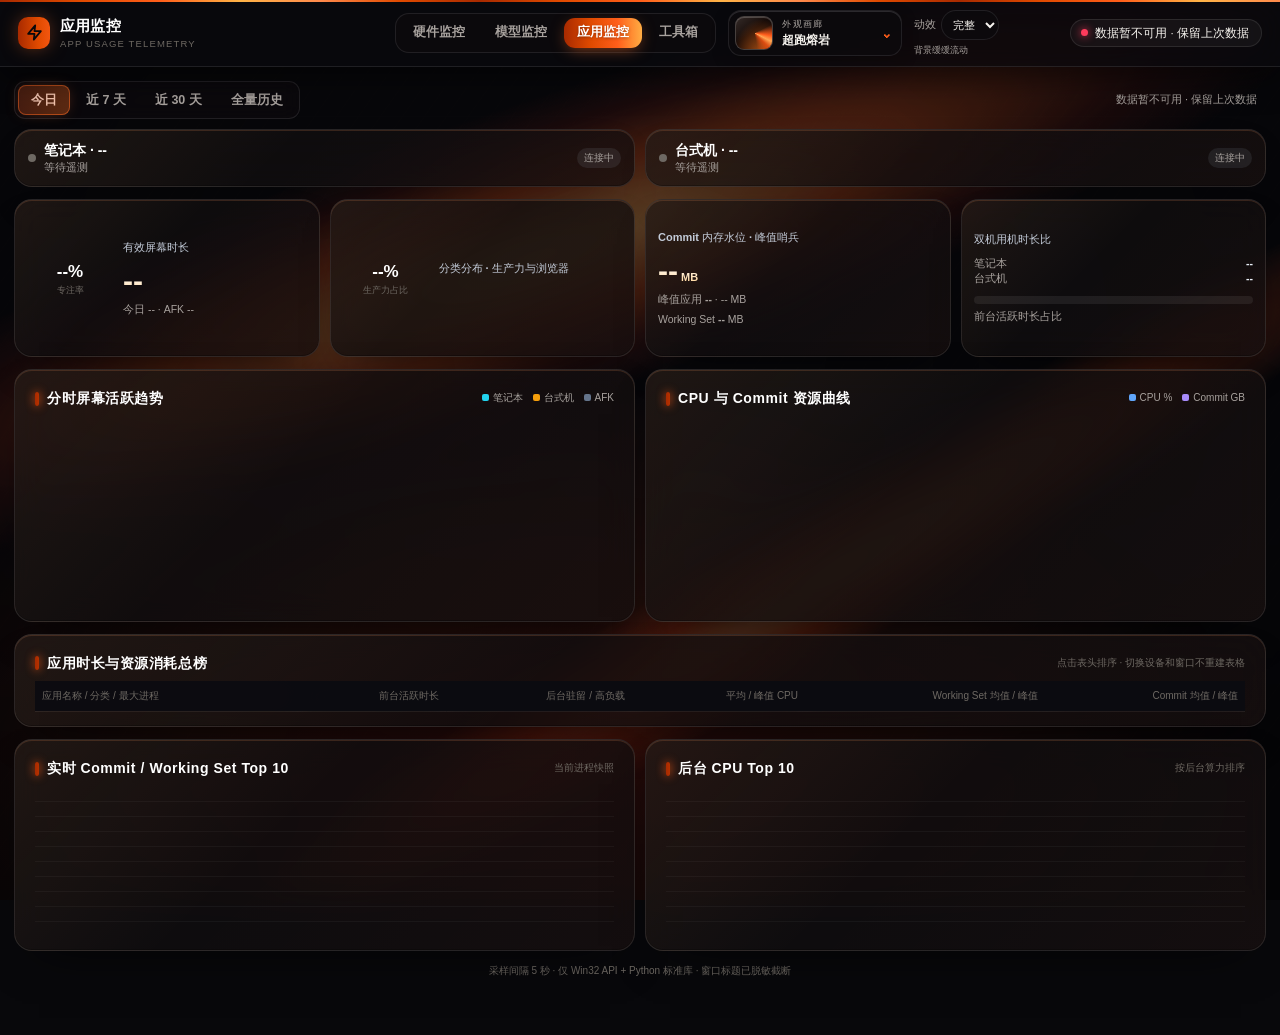
==== app.html @ 8af0fa34 "feat: 六主题氛围与主题画廊、模型/应用页纳入版本管理 - 新增 liquid-glass 澄光玻璃、forest-breath 森息林间两套主题，六主题统一四字命名 - 六套主题各自的环境氛围层" ====
<!DOCTYPE html>
<html lang="zh-CN">
<head>
<meta charset="UTF-8"><meta name="viewport" content="width=device-width,initial-scale=1,viewport-fit=cover"><meta name="color-scheme" content="dark">
<meta name="darkreader-lock" /><meta name="theme-color" content="#08080b">
<title>应用监控 · HW Monitor</title>
<link rel="stylesheet" href="/common-nav.css" />
<style data-view-style="1">
*{box-sizing:border-box;-webkit-tap-highlight-color:transparent}:root{color-scheme:dark;--bg:#08080b;--panel:#111117;--line:rgba(255,255,255,.075);--txt:#e8eef7;--dim:#94a0b2;--dim2:#667286;--blue:#60a5fa;--cyan:#22d3ee;--ok:#34d399;--warn:#fbbf24;--bad:#fb7185;--amber:#f59e0b}
html,body{margin:0;padding:0;max-width:100%;overflow-x:hidden}body{min-height:100vh;padding-bottom:30px;background:radial-gradient(1000px 500px at 10% -8%,rgba(59,130,246,.12),transparent 62%),var(--bg);color:var(--txt);font:14px/1.45 -apple-system,BlinkMacSystemFont,"Segoe UI","PingFang SC","Microsoft YaHei",sans-serif;font-variant-numeric:tabular-nums}
/* Banner（.topbar/.brand/.tool-link/.live）已抽离到 /common-nav.css */
.wrap{max-width:1360px;margin:auto;padding:14px}.ctrl{display:flex;gap:9px;align-items:center;justify-content:space-between;flex-wrap:wrap;margin-bottom:10px}.seg{display:flex;gap:3px;padding:3px;border-radius:10px;background:rgba(255,255,255,.045)}.seg button{border:0;background:transparent;color:var(--dim);font:inherit;font-size:12px;padding:7px 10px;border-radius:7px;cursor:pointer;white-space:nowrap}.seg button.active{background:rgba(96,165,250,.17);color:#bfdbfe;box-shadow:inset 0 0 0 1px rgba(96,165,250,.25)}.status{font-size:11px;color:var(--dim);padding:6px 9px}.live-grid{display:grid;grid-template-columns:repeat(2,minmax(0,1fr));gap:10px;margin-bottom:12px}.live-card,.card,.panel{background:linear-gradient(180deg,rgba(255,255,255,.02),transparent),var(--panel);border:1px solid var(--line);border-radius:14px;min-width:0}.live-card{padding:10px 13px;display:grid;grid-template-columns:auto 1fr auto;align-items:center;gap:8px}.dot{width:8px;height:8px;border-radius:50%;background:var(--dim2)}.dot.online{background:var(--ok);box-shadow:0 0 0 3px rgba(52,211,153,.12)}.dot.offline{background:var(--bad)}.live-name{font-weight:650;color:#fff}.live-detail{font-size:11px;color:var(--dim);overflow:hidden;text-overflow:ellipsis;white-space:nowrap}.badge{font-size:10px;padding:3px 7px;border-radius:20px;background:rgba(52,211,153,.12);color:#6ee7b7;white-space:nowrap}.badge.afk{background:rgba(251,191,36,.12);color:var(--warn)}.badge.offline{background:rgba(148,160,178,.12);color:var(--dim)}
.kpis{display:grid;grid-template-columns:repeat(4,minmax(0,1fr));gap:10px;margin-bottom:12px}.card{padding:12px;min-height:158px;display:flex;gap:10px;align-items:center;overflow:hidden}.card h3{font-size:11px;color:#c3cbd8;font-weight:550;margin:0 0 8px}.card .main{font-size:clamp(21px,3vw,30px);font-weight:680;line-height:1.1;color:#fff}.card .sub{font-size:10.5px;color:var(--dim);margin-top:5px}.card .body{flex:1;min-width:0}.ring{width:86px;height:86px;position:relative;flex:none}.ring canvas{position:absolute;inset:0;width:100%;height:100%;display:block;z-index:2;background:transparent!important}.ring .val{position:absolute;inset:0;z-index:1;background:transparent!important;display:flex;align-items:center;justify-content:center;flex-direction:column;pointer-events:none}.ring .num{font-size:17px;font-weight:650;color:#fff}.ring .unit{font-size:9px;color:var(--dim2)}.mini-list{display:grid;gap:5px}.mini-item{display:grid;grid-template-columns:minmax(65px,1fr) auto;gap:8px;font-size:10.5px;color:var(--dim);align-items:center}.mini-item b{color:#e8eef7;font-weight:550}.splitbar{height:8px;background:rgba(255,255,255,.07);border-radius:8px;display:flex;overflow:hidden;margin:10px 0 5px}.splitbar i{height:100%;display:block}.splitbar .lap{background:linear-gradient(90deg,#22d3ee,#38bdf8)}.splitbar .dsk{background:linear-gradient(90deg,#f59e0b,#fbbf24)}
.panels{display:grid;grid-template-columns:repeat(2,minmax(0,1fr));gap:10px;margin-bottom:12px}.panel{padding:12px;overflow:hidden}.panel-head{display:flex;justify-content:space-between;align-items:center;gap:8px;margin-bottom:8px}.panel h2{font-size:12px;margin:0;color:#dbe5f2;font-weight:600}.hint{font-size:10px;color:var(--dim2)}.chart-wrap{height:190px;position:relative}.chart-wrap canvas{width:100%;height:100%;display:block;background:transparent!important;z-index:1}.legend{display:flex;gap:10px;font-size:10px;color:var(--dim)}.legend i{width:7px;height:7px;border-radius:2px;display:inline-block;margin-right:4px}
.tbl-wrap{overflow:auto;max-height:630px}table{width:100%;min-width:1040px;border-collapse:collapse}thead th{position:sticky;top:0;z-index:3;background:var(--panel);font-size:10px;color:var(--dim2);font-weight:500;padding:8px 7px;border-bottom:1px solid var(--line);text-align:right;white-space:nowrap;cursor:pointer}thead th:first-child,tbody td:first-child{text-align:left}tbody td{font-size:10.5px;padding:7px;border-bottom:1px solid rgba(255,255,255,.04);text-align:right;white-space:nowrap;color:#dfe7f3}tbody tr:hover td{background:rgba(255,255,255,.018)}.appname{font-weight:600;color:#fff;max-width:190px;overflow:hidden;text-overflow:ellipsis;display:inline-block;vertical-align:middle}.tag{font-size:9px;color:#93c5fd;padding:2px 5px;border-radius:5px;background:rgba(96,165,250,.12);margin-left:5px}.bar{height:4px;width:70px;display:inline-block;vertical-align:middle;border-radius:5px;background:rgba(255,255,255,.08);overflow:hidden;margin-right:5px}.bar i{display:block;height:100%;background:linear-gradient(90deg,#60a5fa,#22d3ee)}.muted{color:var(--dim2)}.empty{color:var(--dim2);text-align:center;padding:18px}
.audit{display:grid;grid-template-columns:repeat(2,minmax(0,1fr));gap:10px;margin-top:12px}.audit-list{list-style:none;margin:0;padding:0}.audit-row{display:grid;grid-template-columns:22px minmax(100px,1fr) auto auto;gap:8px;align-items:center;padding:7px 0;border-bottom:1px solid rgba(255,255,255,.04);font-size:10.5px}.audit-row:last-child{border:0}.rank{color:var(--dim2)}.audit-app{overflow:hidden;text-overflow:ellipsis;white-space:nowrap;color:#e8eef7}.audit-val{color:#bfdbfe}.foot{text-align:center;color:var(--dim2);font-size:10px;padding:13px}
@media(max-width:980px){.kpis{grid-template-columns:repeat(2,minmax(0,1fr))}}@media(max-width:640px){.wrap{padding:10px}.live-grid{grid-template-columns:1fr}.live-card{grid-template-columns:auto 1fr}.live-card .badge{grid-column:2;justify-self:start}.kpis{grid-template-columns:1fr 1fr;gap:7px}.card{padding:9px;min-height:145px;gap:5px;flex-wrap:wrap}.ring{width:66px;height:66px}.ring .num{font-size:14px}.card .main{font-size:21px}.panels,.audit{grid-template-columns:1fr}.seg{max-width:100%;overflow:auto}.seg button{padding:6px 7px;font-size:10.5px}.chart-wrap{height:170px}}

.big,.card .main{background-image:linear-gradient(180deg,#fff 32%,var(--p2) 135%);-webkit-background-clip:text;background-clip:text;-webkit-text-fill-color:transparent}
.panel{padding:18px 20px 14px!important}
.panel-head h2{font-size:14px!important;font-weight:700!important;color:#fff!important}
</style>
</head>
<body>
<header class="topbar" data-title="应用监控" data-subtitle="App Usage Telemetry"></header>
<script src="/common-nav.js"></script>
<main class="wrap">
<section class="ctrl"><div class="seg" id="devices"><button data-device="combined" class="active">双机聚合</button><button data-device="laptop">笔记本 LAPTOP-01</button><button data-device="desktop">台式机 DESKTOP-01</button></div><div class="seg" id="windows"><button data-window="today" class="active">今日</button><button data-window="7d">近 7 天</button><button data-window="30d">近 30 天</button><button data-window="all">全量历史</button></div><div class="status" id="updated">正在连接</div></section>
<section class="live-grid"><article class="live-card"><i class="dot" id="dot-laptop"></i><div><div class="live-name">笔记本 · <span id="lapApp">--</span></div><div class="live-detail" id="lapTitle">等待遥测</div></div><span class="badge offline" id="lapState">连接中</span></article><article class="live-card"><i class="dot" id="dot-desktop"></i><div><div class="live-name">台式机 · <span id="deskApp">--</span></div><div class="live-detail" id="deskTitle">等待遥测</div></div><span class="badge offline" id="deskState">连接中</span></article></section>
<section class="kpis">
<article class="card"><div class="ring"><canvas id="focusRing"></canvas><div class="val"><div class="num" id="focusRate">--%</div><div class="unit">专注率</div></div></div><div class="body"><h3>有效屏幕时长</h3><div class="main" id="activeTime">--</div><div class="sub">今日 <span id="todayTime">--</span> · AFK <span id="afkTime">--</span></div></div></article>
<article class="card"><div class="ring"><canvas id="prodRing"></canvas><div class="val"><div class="num" id="prodRate">--%</div><div class="unit">生产力占比</div></div></div><div class="body"><h3>分类分布 · 生产力与浏览器</h3><div class="mini-list" id="categoryList"></div></div></article>
<article class="card"><div class="body"><h3>Commit 内存水位 · 峰值哨兵</h3><div class="main"><span id="commitNow">--</span><small style="font-size:11px;color:var(--dim)"> MB</small></div><div class="sub">峰值应用 <b id="peakApp">--</b> · <span id="peakCommit">--</span> MB</div><div class="sub">Working Set <b id="workingNow">--</b> MB</div></div></article>
<article class="card"><div class="body"><h3>双机用机时长比</h3><div class="mini-item"><span>笔记本</span><b id="lapShare">--</b></div><div class="mini-item"><span>台式机</span><b id="deskShare">--</b></div><div class="splitbar"><i class="lap" id="lapBar" style="width:0"></i><i class="dsk" id="deskBar" style="width:0"></i></div><div class="sub">前台活跃时长占比</div></div></article>
</section>
<section class="panels"><article class="panel"><div class="panel-head"><h2>分时屏幕活跃趋势</h2><div class="legend"><span><i style="background:#22d3ee"></i>笔记本</span><span><i style="background:#f59e0b"></i>台式机</span><span><i style="background:#64748b"></i>AFK</span></div></div><div class="chart-wrap"><canvas id="activityChart"></canvas></div></article><article class="panel"><div class="panel-head"><h2>CPU 与 Commit 资源曲线</h2><div class="legend"><span><i style="background:#60a5fa"></i>CPU %</span><span><i style="background:#a78bfa"></i>Commit GB</span></div></div><div class="chart-wrap"><canvas id="resourceChart"></canvas></div></article></section>
<section class="panel"><div class="panel-head"><h2>应用时长与资源消耗总榜</h2><div class="hint" id="tableHint">点击表头排序 · 切换设备和窗口不重建表格</div></div><div class="tbl-wrap"><table><thead><tr><th data-sort="app">应用名称 / 分类 / 最大进程</th><th data-sort="fg_active_sec">前台活跃时长</th><th data-sort="bg_busy_sec">后台驻留 / 高负载</th><th data-sort="peak_cpu_pct">平均 / 峰值 CPU</th><th data-sort="peak_ws_mb">Working Set 均值 / 峰值</th><th data-sort="peak_commit_mb">Commit 均值 / 峰值</th></tr></thead><tbody id="appRows"></tbody></table></div></section>
<section class="audit"><article class="panel"><div class="panel-head"><h2>实时 Commit / Working Set Top 10</h2><span class="hint">当前进程快照</span></div><ul class="audit-list" id="memoryAudit"></ul></article><article class="panel"><div class="panel-head"><h2>后台 CPU Top 10</h2><span class="hint">按后台算力排序</span></div><ul class="audit-list" id="cpuAudit"></ul></article></section>
<div class="foot" id="footer">采样间隔 5 秒 · 仅 Win32 API + Python 标准库 · 窗口标题已脱敏截断</div>
</main>
<script>
'use strict';
const $=id=>document.getElementById(id);let selected='combined',win='today',mode='aggregate',payload=null,sortKey='fg_active_sec',sortDir=-1,seq=0;
const devLabels={laptop:'笔记本',desktop:'台式机',combined:'双机聚合'};
function chartPalette(){const p=window.getHwmonThemePalette&&window.getHwmonThemePalette();return p&&(p.theme==='liquid-glass'||p.theme==='forest-breath')?p:null}
const fmt=n=>Number.isFinite(Number(n))?Number(n).toLocaleString('zh-CN',{maximumFractionDigits:1}):'--';
function duration(n){n=Math.max(0,Math.round(Number(n)||0));return n>=3600?`${Math.floor(n/3600)}h ${Math.floor(n%3600/60)}m`:`${Math.floor(n/60)}m ${n%60}s`}
function setText(id,v){const e=$(id),s=String(v??'--');if(e&&e.textContent!==s)e.textContent=s}
function ring(cv,pct,color){const palette=chartPalette();if(palette)color=color==='#34d399'?palette.ok:color==='#60a5fa'?palette.series[0]:color;const d=window.devicePixelRatio||1,w=cv.clientWidth||86,h=cv.clientHeight||w,bw=Math.round(w*d),bh=Math.round(h*d);if(cv.width!==bw||cv.height!==bh){cv.width=bw;cv.height=bh}const c=cv.getContext('2d');c.setTransform(d,0,0,d,0,0);c.clearRect(0,0,w,h);const r=Math.min(w,h)*.42;c.beginPath();c.arc(w/2,h/2,r,0,Math.PI*2);c.strokeStyle=palette?palette.track:'rgba(255,255,255,.12)';c.lineWidth=8.5;c.stroke();const p=Math.max(0,Math.min(1,(Number(pct)||0)/100));cv.dataset.pct=p;cv.dataset.color=color;if(p){c.save();c.shadowBlur=10;c.shadowColor=color+'66';c.beginPath();c.arc(w/2,h/2,r,-Math.PI/2,-Math.PI/2+Math.PI*2*p);c.strokeStyle=color;c.lineWidth=8.5;c.lineCap='round';c.stroke();c.restore();c.shadowBlur=0}}
function makeRows(){const tb=$('appRows');for(let i=0;i<24;i++){const tr=document.createElement('tr');tr.hidden=true;for(let j=0;j<6;j++){const td=document.createElement('td');tr.appendChild(td)}tb.appendChild(tr)}for(const id of ['categoryList','memoryAudit','cpuAudit']){const host=$(id),n=id==='categoryList'?3:10;for(let i=0;i<n;i++){if(id==='categoryList'){const e=document.createElement('div');e.className='mini-item';e.innerHTML='<span></span><b></b>';host.appendChild(e)}else{const e=document.createElement('li');e.className='audit-row';e.innerHTML='<span class="rank"></span><span class="audit-app"></span><span class="audit-val"></span><span class="muted"></span>';host.appendChild(e)}}}}
function appSummaryFor(key){return payload&&(payload[key]||null)}
function activeNode(){return selected==='combined'?(payload&&payload.combined):appSummaryFor(selected)}
function setDeviceCards(data){for(const dev of ['laptop','desktop']){const d=(data.devices||{})[dev]||{},prefix=dev==='laptop'?'lap':'desk',dot=$('dot-'+dev),badge=$(prefix+'State');dot.className='dot '+(d.online?'online':'offline');badge.className='badge '+(!d.online?'offline':d.is_afk?'afk':'');badge.textContent=!d.online?'设备离线':d.is_afk?'AFK 挂机 '+Math.floor((d.idle_sec||0)/60)+' 分钟':'活跃操作中';setText(prefix+'App',d.fg_app||'--');setText(prefix+'Title',d.fg_title||(!d.online?'离线设备':'前台窗口标题未获取'));}}
function renderCategories(node){const list=(node.by_category||[]).slice(0,3),els=$('categoryList').children;for(let i=0;i<els.length;i++){const x=list[i],e=els[i];e.style.visibility=x?'visible':'hidden';if(!x)continue;setTextFor(e.children[0],x.category);setTextFor(e.children[1],duration(x.fg_active_sec))}}
function setTextFor(el,v){if(el.textContent!==String(v))el.textContent=String(v)}
function renderKpis(data,node){const k=node.kpi||{},categories=node.by_category||[],prod=(categories.find(x=>x.category==='生产力与AI')?.fg_active_sec||0)+(categories.find(x=>x.category==='浏览器')?.fg_active_sec||0),prodPct=k.fg_active_sec?prod*100/k.fg_active_sec:0;setText('focusRate',fmt(k.focus_rate)+'%');ring($('focusRing'),k.focus_rate,'#34d399');setText('activeTime',duration(k.fg_active_sec));setText('todayTime',duration(k.today_fg_active_sec));setText('afkTime',duration(k.afk_sec));setText('prodRate',fmt(prodPct)+'%');ring($('prodRing'),prodPct,'#60a5fa');renderCategories(node);setText('peakApp',k.peak_commit_app||'--');setText('peakCommit',fmt(k.peak_commit_mb));let rt=node.realtime||{};setText('commitNow',fmt(rt.total_commit_mb??(rt.top_live||[]).reduce((s,x)=>s+(x.commit_mb||0),0)));setText('workingNow',fmt(rt.total_ws_mb??(rt.top_live||[]).reduce((s,x)=>s+(x.ws_mb||0),0)));const lap=payload.laptop?.kpi?.fg_active_sec||0,desk=payload.desktop?.kpi?.fg_active_sec||0,total=lap+desk,lp=total?lap/total*100:0;setText('lapShare',duration(lap)+' · '+fmt(lp)+'%');setText('deskShare',duration(desk)+' · '+fmt(100-lp)+'%');$('lapBar').style.width=lp+'%';$('deskBar').style.width=(100-lp)+'%'}
function drawChart(cv,series,labels,afk){const palette=chartPalette();const d=window.devicePixelRatio||1,w=cv.clientWidth,h=cv.clientHeight;if(!w||!h)return;const W=Math.round(w*d),H=Math.round(h*d);if(cv.width!==W||cv.height!==H){cv.width=W;cv.height=H}const c=cv.getContext('2d');c.setTransform(d,0,0,d,0,0);c.clearRect(0,0,w,h);const n=labels.length;if(!n){c.fillStyle=palette?palette.muted:'#667286';c.font='12px sans-serif';c.textAlign='center';c.fillText('当前窗口暂无采样数据',w/2,h/2);return}const vals=series.flatMap(s=>s.data).filter(Number.isFinite),max=Math.max(1,...vals)*1.12,p={l:42,r:8,t:8,b:22},pw=w-p.l-p.r,ph=h-p.t-p.b,x=i=>n===1?p.l+pw/2:p.l+i*pw/(n-1),y=v=>p.t+ph-Math.max(0,Math.min(max,v))/max*ph;for(let i=0;i<=3;i++){const yy=p.t+ph*i/3;c.beginPath();c.moveTo(p.l,yy);c.lineTo(w-p.r,yy);c.strokeStyle=palette?palette.grid:'rgba(255,255,255,.045)';c.stroke()}if(afk){c.fillStyle=palette?palette.muted+'1a':'rgba(148,163,184,.1)';afk.forEach((v,i)=>{if(v>0)c.fillRect(x(i)-3,p.t,6,ph)})}for(const s of series){/* 渐变面积：顶部 0.22 → 底部 0.0 */const segs=[];let cur=null;s.data.forEach((v,i)=>{if(!Number.isFinite(v)){cur=null;return}if(!cur){cur=[];segs.push(cur)}cur.push([x(i),y(v)])});const grad=c.createLinearGradient(0,p.t,0,p.t+ph);grad.addColorStop(0,s.color+'38');grad.addColorStop(1,s.color+'00');for(const seg of segs){if(seg.length<2)continue;c.beginPath();c.moveTo(seg[0][0],seg[0][1]);for(let k=1;k<seg.length;k++)c.lineTo(seg[k][0],seg[k][1]);c.lineTo(seg[seg.length-1][0],p.t+ph);c.lineTo(seg[0][0],p.t+ph);c.closePath();c.fillStyle=grad;c.fill()}for(const seg of segs){if(!seg.length)continue;c.beginPath();c.moveTo(seg[0][0],seg[0][1]);for(let k=1;k<seg.length;k++)c.lineTo(seg[k][0],seg[k][1]);c.strokeStyle=s.color;c.lineWidth=2;c.lineJoin='round';c.lineCap='round';c.stroke()}}const count=Math.min(5,n);c.font='9px sans-serif';c.fillStyle=palette?palette.axis:'rgba(148,160,178,.62)';c.textAlign='center';for(let i=0;i<count;i++){const ix=count===1?0:Math.round(i*(n-1)/(count-1));c.fillText(labels[ix],x(ix),h-5)}}
function renderCharts(node){
  const palette=chartPalette(),lap=palette?palette.series[1]:'#22d3ee',desk=palette?palette.series[2]:'#f59e0b',cpu=palette?palette.series[0]:'#60a5fa',commit=palette?palette.series[3]:'#a78bfa',afk=palette?palette.muted:'#64748b';
  const activityLegend=$('activityChart').closest('.panel').querySelectorAll('.legend i'),resourceLegend=$('resourceChart').closest('.panel').querySelectorAll('.legend i');
  [lap,desk,afk].forEach((color,i)=>{activityLegend[i].style.background=color});
  [cpu,commit].forEach((color,i)=>{resourceLegend[i].style.background=color});
  const tl=node.timeline||[],labels=tl.map(r=>String(r.bucket||'').slice(win==='today'?11:5));
  drawChart($('activityChart'),[{data:tl.map(r=>selected==='combined'?(r.laptop_active_sec||0)/60:(r.fg_active_sec||0)/60),color:selected==='desktop'?desk:lap},{data:tl.map(r=>selected==='combined'?(r.desktop_active_sec||0)/60:null),color:desk}],labels,tl.map(r=>r.afk_sec||0));
  drawChart($('resourceChart'),[{data:tl.map(r=>r.avg_cpu_pct||0),color:cpu},{data:tl.map(r=>(r.avg_commit_mb||0)/1024),color:commit}],labels,null);
}
function renderTable(node){const list=[...(node.by_app||[])].sort((a,b)=>{const key=sortKey==='app'?'app':sortKey,x=a[key],y=b[key];return typeof x==='string'?String(x).localeCompare(String(y))*sortDir:((Number(x)||0)-(Number(y)||0))*sortDir});const rows=$('appRows').children,top=Math.max(1,...list.map(a=>a.fg_active_sec||0));for(let i=0;i<rows.length;i++){const tr=rows[i],a=list[i];tr.hidden=!a;if(!a)continue;const td=tr.children;const name=a.app||a.display_name||'--',cat=a.category||'其他应用',procs=a.max_procs||0;td[0].textContent=`${name} · ${cat} · ${procs} 进程`;td[0].title=name+' · '+cat;const activePct=Math.max(0,Math.min(100,(a.fg_active_sec||0)*100/top));td[1].innerHTML=`<span class=\"bar\"><i style=\"width:${activePct.toFixed(1)}%\"></i></span>${duration(a.fg_active_sec)}`;td[1].title=`占当前榜单最高前台时长 ${fmt((a.fg_active_sec||0)*100/top)}%`;td[2].textContent=`${duration(a.bg_run_sec)} / ${duration(a.bg_busy_sec)}`;td[3].textContent=`${fmt(a.avg_cpu_pct)}% / ${fmt(a.peak_cpu_pct)}%`;td[4].textContent=`${fmt(a.avg_ws_mb)} / ${fmt(a.peak_ws_mb)} MB`;td[5].textContent=`${fmt(a.avg_commit_mb)} / ${fmt(a.peak_commit_mb)} MB`}}
function renderAudit(node){const live=[...(node.realtime?.top_live||[])],mem=$('memoryAudit').children,cpu=$('cpuAudit').children;for(let i=0;i<10;i++){const a=live[i],e=mem[i];e.style.visibility=a?'visible':'hidden';if(a){setTextFor(e.children[0],String(i+1).padStart(2,'0'));setTextFor(e.children[1],a.app+' · '+a.category);setTextFor(e.children[2],fmt(a.commit_mb)+' MB');setTextFor(e.children[3],fmt(a.ws_mb)+' WS')}const b=[...live].sort((x,y)=>(y.cpu_pct||0)-(x.cpu_pct||0))[i],f=cpu[i];f.style.visibility=b?'visible':'hidden';if(b){setTextFor(f.children[0],String(i+1).padStart(2,'0'));setTextFor(f.children[1],b.app+' · '+b.category);setTextFor(f.children[2],fmt(b.cpu_pct)+'%');setTextFor(f.children[3],b.procs+' 进程')}}}
function apply(data){payload=data;const node=activeNode()||data.combined;setDeviceCards(data);if(!node)return;renderKpis(data,node);renderCharts(node);renderTable(node);renderAudit(node);const online=Object.values(data.devices||{}).filter(x=>x.online).length;const timeStr=new Date((data.updated_at||0)*1000).toLocaleTimeString('zh-CN',{hour12:false});setText('updated',`${devLabels[selected]} · ${win} · ${online}/2 台在线 · 更新 ${timeStr}`);if(window.setTopbarLive){window.setTopbarLive(online>0?(online===2?'ok':'warn'):'bad',`${online}/2 台在线 · ${timeStr} 更新`)}setText('footer',`采样间隔 5 秒 · 当前窗口 ${win} · ${devLabels[selected]} · 进程数 ${(node.realtime||{}).total_processes||0} · 前台窗口标题脱敏截断至 60 字符`)}
async function fetchData(){const mine=++seq;try{let d;if(mode==='aggregate'){const r=await fetch('/api/app/aggregate?window='+win,{cache:'no-store'});if(!r.ok)throw Error('aggregate unavailable');d=await r.json()}else{const r=await fetch('/api/app/summary?window='+win,{cache:'no-store'});if(!r.ok)throw Error('summary unavailable');const one=await r.json();/* 单机模式：按后端返回的 one.device 判定本机是 laptop 还是 desktop，
   * 只有本机在线，另一台必须标为离线，避免两盏灯同时亮造成误判。 */
  const self=(one.device==='laptop')?'laptop':'desktop',other=self==='laptop'?'desktop':'laptop';
  const mk=(k,online)=>({online,...(online?one.realtime:{}),label:k==='laptop'?'笔记本':'台式机'});
  d={updated_at:one.updated_at,window:win,combined:one,laptop:one,desktop:one,devices:{[self]:mk(self,true),[other]:mk(other,false)}}}if(mine===seq)apply(d)}catch(e){setText('updated','数据暂不可用 · 保留上次数据');if(window.setTopbarLive)window.setTopbarLive('bad','数据暂不可用 · 保留上次数据')}}
$('devices').addEventListener('click',e=>{const b=e.target.closest('button[data-device]');if(!b)return;selected=b.dataset.device;for(const x of $('devices').querySelectorAll('button'))x.classList.toggle('active',x===b);if(payload)apply(payload);else fetchData()});$('windows').addEventListener('click',e=>{const b=e.target.closest('button[data-window]');if(!b)return;win=b.dataset.window;for(const x of $('windows').querySelectorAll('button'))x.classList.toggle('active',x===b);fetchData()});document.querySelector('thead').addEventListener('click',e=>{const th=e.target.closest('th[data-sort]');if(!th)return;const k=th.dataset.sort;if(sortKey===k)sortDir*=-1;else{sortKey=k;sortDir=-1}if(payload)renderTable(activeNode())});window.addEventListener('resize',()=>{if(payload){const n=activeNode();ring($('focusRing'),n.kpi?.focus_rate,'#34d399');const cats=n.by_category||[],p=n.kpi?.fg_active_sec?((cats.find(x=>x.category==='生产力与AI')?.fg_active_sec||0)+(cats.find(x=>x.category==='浏览器')?.fg_active_sec||0))*100/n.kpi.fg_active_sec:0;ring($('prodRing'),p,'#60a5fa');renderCharts(n)}});
window.addEventListener('hwmon:theme',()=>{
  const node=activeNode()||(payload&&payload.combined);
  if(node){renderKpis(payload,node);renderCharts(node)}
  else{ring($('focusRing'),0,'#34d399');ring($('prodRing'),0,'#60a5fa');renderCharts({})}
});
makeRows();(async()=>{
  try{const r=await fetch('/api/app/aggregate?window=today',{cache:'no-store'});if(!r.ok)throw Error();mode='aggregate';payload=await r.json()}
  catch(e){
    /* 单机直连（PC 8090）：没有聚合视图，隐藏设备切换分段器，只留本机数据 */
    mode='single';
    const seg=$('devices');
    if(seg)seg.style.display='none';
  }
  fetchData();
  setInterval(fetchData,10000);
})();
</script>
</body>
</html>
---- common-nav.css ----
/* =====================================================================
 * common-nav.css —— 全站统一视觉基底 v3（四套高定主题 · 聚光灯 · 点击波纹）
 * 适用页面：monitor.html / ui.html / llm.html / app.html / index.html / tools.html
 * ===================================================================== */

:root {
  --p1: #ff5e1a;
  --p2: #ffb347;
  --p3: #ff3b5c;
  --grad-main: linear-gradient(90deg, #ff5e1a, #ffb347);
  --grad-ribbon: linear-gradient(90deg, rgba(255, 94, 26, 0), #ff5e1a, #ffb347, rgba(255, 179, 71, 0));
  --surface-bg: rgba(17, 17, 23, .66);
  --surface-img: none;
  --surface-2: rgba(10, 10, 15, .64);
  --line: rgba(255, 255, 255, .095);
  --border-glow: rgba(255, 115, 45, .56);
  --spot: rgba(255, 110, 40, .24);
  --ripple: rgba(255, 140, 66, .35);
  --topbar-bg: rgba(10, 10, 14, .78);
  --thead-bg: rgba(12, 12, 17, .96);
  --radius: 18px;
  --radius-sm: 11px;
  --txt: #f6f3ee;
  --dim: #a8a29e;
  --dim2: #6e6963;
  --ok: #34d399;
  --warn: #ffb347;
  --bad: #ff3b5c;
  --blue: #ff8a4c;
  --cyan: #ffb347;
  /* 流动带：首尾同色闭合，配 background-size + 位移一个周期才能无缝循环 */
  --grad-flow: linear-gradient(90deg, #a82a00, #e04a00, #ff5e1a, #ffb347, #ff8a4c, #e04a00, #a82a00);
  --grad-flow-warn: linear-gradient(90deg, #c2740a, #fbbf24, #fde68a, #fbbf24, #c2740a);
  --grad-flow-bad: linear-gradient(90deg, #b01a3c, #fb7185, #fecdd3, #fb7185, #b01a3c);
  --flow-period: 240px;
  --flow-duration: 10s;
  --bg: #08080b;
}

body[data-theme="hypercar"] {
  color-scheme: dark;
  --p1: #ff5e1a;
  --p2: #ffb347;
  --p3: #ff3b5c;
  --grad-main: linear-gradient(90deg, #ff5e1a 0%, #ffb347 100%);
  --grad-ribbon: linear-gradient(90deg, rgba(255, 94, 26, 0), #ff5e1a 22%, #ffb347 62%, rgba(255, 179, 71, 0));
  --surface-bg: rgba(17, 17, 23, .66);
  --surface-img: linear-gradient(165deg, rgba(255, 255, 255, .045), rgba(255, 255, 255, .01));
  --surface-2: rgba(10, 10, 15, .66);
  --line: rgba(255, 255, 255, .095);
  --border-glow: rgba(255, 115, 45, .56);
  --spot: rgba(255, 110, 40, .24);
  --ripple: rgba(255, 140, 66, .36);
  --topbar-bg: rgba(10, 10, 14, .78);
  --thead-bg: rgba(12, 12, 17, .96);
  --radius: 18px;
  --radius-sm: 11px;
  --txt: #f6f3ee;
  --dim: #a8a29e;
  --dim2: #6e6963;
  --warn: #ffb347;
  --bad: #ff3b5c;
  --blue: #ff8a4c;
  --cyan: #ffb347;
  /* 流动带：首尾同色闭合，配 background-size + 位移一个周期才能无缝循环 */
  --grad-flow: linear-gradient(90deg, #a82a00, #e04a00, #ff5e1a, #ffb347, #ff8a4c, #e04a00, #a82a00);
  --grad-flow-warn: linear-gradient(90deg, #c2740a, #fbbf24, #fde68a, #fbbf24, #c2740a);
  --grad-flow-bad: linear-gradient(90deg, #b01a3c, #fb7185, #fecdd3, #fb7185, #b01a3c);
  --flow-period: 240px;
  --flow-duration: 10s;
  --bg: #08080b;
}

body[data-theme="prism"] {
  color-scheme: dark;
  --p1: #ec4899;
  --p2: #8b5cf6;
  --p3: #22d3ee;
  --grad-main: linear-gradient(90deg, #ec4899 0%, #8b5cf6 55%, #22d3ee 100%);
  --grad-ribbon: linear-gradient(90deg, rgba(236, 72, 153, 0), #ec4899 24%, #8b5cf6 56%, rgba(34, 211, 238, 0));
  --surface-bg: rgba(18, 14, 34, .54);
  --surface-img: linear-gradient(165deg, rgba(236, 72, 153, .06), rgba(34, 211, 238, .02));
  --surface-2: rgba(11, 8, 24, .58);
  --line: rgba(216, 180, 254, .14);
  --border-glow: rgba(236, 72, 153, .62);
  --spot: rgba(236, 72, 153, .24);
  --ripple: rgba(236, 72, 153, .38);
  --topbar-bg: rgba(10, 7, 20, .76);
  --thead-bg: rgba(14, 10, 26, .96);
  --radius: 22px;
  --radius-sm: 13px;
  --txt: #faf5ff;
  --dim: #c4b5fd;
  --dim2: #7c6ba8;
  --warn: #fbbf24;
  --bad: #fb7185;
  --blue: #a78bfa;
  --cyan: #22d3ee;
  --grad-flow: linear-gradient(90deg, #7c3aed, #a855f7, #d946ef, #ec4899, #f472b6, #a5f3fc, #67e8f9, #818cf8, #7c3aed);
  --grad-flow-warn: linear-gradient(90deg, #c2740a, #fbbf24, #fde68a, #fbbf24, #c2740a);
  --grad-flow-bad: linear-gradient(90deg, #b01a3c, #fb7185, #fecdd3, #fb7185, #b01a3c);
  --flow-period: 240px;
  --flow-duration: 12s;
  --bg: #06040e;
}

body[data-theme="gold"] {
  color-scheme: dark;
  --p1: #b8893a;
  --p2: #f6e2b3;
  --p3: #2dd4bf;
  --grad-main: linear-gradient(90deg, #9a6e28 0%, #f6e2b3 52%, #c99742 100%);
  --grad-ribbon: linear-gradient(90deg, rgba(184, 137, 58, 0), #b8893a 30%, #f6e2b3 62%, rgba(184, 137, 58, 0));
  --surface-bg: rgba(24, 21, 16, .74);
  --surface-img: linear-gradient(155deg, rgba(229, 193, 123, .07), rgba(14, 13, 10, .25));
  --surface-2: rgba(16, 14, 11, .76);
  --line: rgba(229, 193, 123, .22);
  --border-glow: rgba(229, 193, 123, .68);
  --spot: rgba(229, 193, 123, .22);
  --ripple: rgba(229, 193, 123, .36);
  --topbar-bg: rgba(12, 11, 9, .82);
  --thead-bg: rgba(19, 17, 13, .97);
  --radius: 16px;
  --radius-sm: 10px;
  --txt: #faf5eb;
  --dim: #b8ad98;
  --dim2: #7a7059;
  --warn: #fbbf24;
  --bad: #fb7185;
  --blue: #e5c17b;
  --cyan: #2dd4bf;
  --grad-flow: linear-gradient(90deg, #8a6420, #b8893a, #e5c17b, #f6e2b3, #e5c17b, #b8893a, #8a6420);
  --grad-flow-warn: linear-gradient(90deg, #a16207, #fbbf24, #fef3c7, #fbbf24, #a16207);
  --grad-flow-bad: linear-gradient(90deg, #b01a3c, #fb7185, #fecdd3, #fb7185, #b01a3c);
  --flow-period: 240px;
  --flow-duration: 14s;
  --bg: #0b0a08;
}

body[data-theme="rainbow"] {
  color-scheme: dark;
  --p1: #ff5e7e;
  --p2: #22d3ee;
  --p3: #a855f7;
  --grad-main: linear-gradient(90deg, #ff5e7e 0%, #fbbf24 26%, #34d399 50%, #22d3ee 72%, #a855f7 100%);
  --grad-ribbon: linear-gradient(90deg, #ff5e7e, #fbbf24, #34d399, #22d3ee, #a855f7, #ff5e7e);
  --surface-bg: rgba(16, 16, 28, .62);
  --surface-img: linear-gradient(165deg, rgba(255, 255, 255, .055), rgba(255, 255, 255, .012));
  --surface-2: rgba(10, 10, 18, .66);
  --line: rgba(255, 255, 255, .12);
  --border-glow: rgba(56, 189, 248, .62);
  --spot: rgba(56, 189, 248, .22);
  --ripple: rgba(168, 85, 247, .38);
  --topbar-bg: rgba(9, 9, 15, .78);
  --thead-bg: rgba(13, 13, 22, .96);
  --radius: 20px;
  --radius-sm: 12px;
  --txt: #ffffff;
  --dim: #cbd5e1;
  --dim2: #7c8599;
  --warn: #fbbf24;
  --bad: #fb7185;
  --blue: #22d3ee;
  --cyan: #34d399;
  --grad-flow: linear-gradient(90deg, #7dd3fc, #93c5fd, #a5b4fc, #c4b5fd, #d8b4fe, #f0abfc, #f9a8d4, #fda4af, #fecdd3, #e0f2fe, #7dd3fc);
  --grad-flow-warn: linear-gradient(90deg, #c2740a, #fbbf24, #fde68a, #fbbf24, #c2740a);
  --grad-flow-bad: linear-gradient(90deg, #b01a3c, #fb7185, #fecdd3, #fb7185, #b01a3c);
  --flow-period: 260px;
  --flow-duration: 14s;
  --bg: #07070d;
}

/* ---------------- 基础与动态氛围背景 ---------------- */
html, body {
  margin: 0;
  padding: 0;
  overflow-x: hidden;
  max-width: 100%;
}

html body {
  background-color: var(--bg) !important;
  background-image: none !important;
  color: var(--txt);
  -webkit-font-smoothing: antialiased;
  font-variant-numeric: tabular-nums;
  font-feature-settings: "tnum";
}

.ambient-bg {
  position: fixed;
  inset: 0;
  z-index: 0;
  pointer-events: none;
  overflow: hidden;
  background-color: transparent;
}

body main.wrap {
  position: relative;
  z-index: 1;
}

.ambient-bg .orb {
  position: absolute;
  border-radius: 50%;
  will-change: transform, opacity;
  opacity: .85;
}

body[data-theme="hypercar"] .ambient-bg {
  background-image: radial-gradient(rgba(255, 255, 255, .055) 1px, transparent 1px);
  background-size: 22px 22px;
}
body[data-theme="hypercar"] .ambient-bg .orb-1 {
  left: -14vw; top: -22vh; width: 62vw; height: 62vw; max-width: 880px; max-height: 880px;
  background: radial-gradient(circle, rgba(255, 94, 26, .42), rgba(255, 94, 26, .12) 45%, transparent 68%);
  filter: blur(72px);
}
body[data-theme="hypercar"] .ambient-bg .orb-2 {
  right: -16vw; top: -18vh; width: 54vw; height: 54vw; max-width: 780px; max-height: 780px;
  background: radial-gradient(circle, rgba(255, 179, 71, .34), rgba(255, 140, 40, .09) 46%, transparent 70%);
  filter: blur(82px);
}
body[data-theme="hypercar"] .ambient-bg .orb-3 {
  left: 32vw; bottom: -34vh; width: 70vw; height: 46vw; max-width: 1000px;
  background: radial-gradient(ellipse, rgba(255, 59, 92, .18), transparent 66%);
  filter: blur(92px);
}

body[data-theme="prism"] .ambient-bg .orb-1 {
  left: -10vw; top: -14vh; width: 58vw; height: 58vw; max-width: 820px; max-height: 820px;
  background: radial-gradient(circle, rgba(236, 72, 153, .40), rgba(236, 72, 153, .08) 48%, transparent 70%);
  filter: blur(78px);
  animation: hw-drift-a 16s ease-in-out infinite alternate;
}
body[data-theme="prism"] .ambient-bg .orb-2 {
  right: -12vw; top: 6vh; width: 52vw; height: 52vw; max-width: 760px; max-height: 760px;
  background: radial-gradient(circle, rgba(139, 92, 246, .42), rgba(139, 92, 246, .08) 48%, transparent 70%);
  filter: blur(84px);
  animation: hw-drift-b 20s ease-in-out infinite alternate;
}
body[data-theme="prism"] .ambient-bg .orb-3 {
  left: 24vw; bottom: -26vh; width: 56vw; height: 44vw; max-width: 900px;
  background: radial-gradient(ellipse, rgba(34, 211, 238, .28), transparent 68%);
  filter: blur(88px);
  animation: hw-drift-c 22s ease-in-out infinite alternate;
}

body[data-theme="gold"] .ambient-bg {
  background-image: repeating-linear-gradient(135deg, rgba(229, 193, 123, .035) 0 1px, transparent 1px 10px);
}
body[data-theme="gold"] .ambient-bg .orb-1 {
  left: -12vw; top: -20vh; width: 60vw; height: 60vw; max-width: 860px; max-height: 860px;
  background: radial-gradient(circle, rgba(229, 193, 123, .30), rgba(184, 137, 58, .08) 46%, transparent 70%);
  filter: blur(84px);
}
body[data-theme="gold"] .ambient-bg .orb-2 {
  right: -14vw; top: 18vh; width: 48vw; height: 48vw; max-width: 700px; max-height: 700px;
  background: radial-gradient(circle, rgba(246, 226, 179, .20), transparent 68%);
  filter: blur(90px);
}
body[data-theme="gold"] .ambient-bg .orb-3 {
  left: 40vw; bottom: -32vh; width: 66vw; height: 44vw; max-width: 980px;
  background: radial-gradient(ellipse, rgba(45, 212, 191, .12), transparent 70%);
  filter: blur(96px);
}

body[data-theme="rainbow"] .ambient-bg .orb-1 {
  left: -12vw; top: -18vh; width: 60vw; height: 60vw; max-width: 860px; max-height: 860px;
  background: radial-gradient(circle, rgba(255, 94, 126, .38), rgba(251, 191, 36, .16) 46%, transparent 70%);
  filter: blur(78px);
  animation: hw-drift-a 14s ease-in-out infinite alternate;
}
body[data-theme="rainbow"] .ambient-bg .orb-2 {
  right: -14vw; top: -8vh; width: 56vw; height: 56vw; max-width: 800px; max-height: 800px;
  background: radial-gradient(circle, rgba(34, 211, 238, .34), rgba(52, 211, 153, .14) 50%, transparent 72%);
  filter: blur(84px);
  animation: hw-drift-b 18s ease-in-out infinite alternate;
}
body[data-theme="rainbow"] .ambient-bg .orb-3 {
  left: 26vw; bottom: -28vh; width: 58vw; height: 46vw; max-width: 920px;
  background: radial-gradient(ellipse, rgba(168, 85, 247, .36), rgba(96, 165, 250, .14) 48%, transparent 72%);
  filter: blur(92px);
  animation: hw-drift-c 20s ease-in-out infinite alternate;
}

@keyframes hw-drift-a {
  from { transform: translate3d(0, 0, 0) scale(1); }
  to { transform: translate3d(6vw, 4vh, 0) scale(1.12); }
}
@keyframes hw-drift-b {
  from { transform: translate3d(0, 0, 0) scale(1.04); }
  to { transform: translate3d(-6vw, 6vh, 0) scale(.95); }
}
@keyframes hw-drift-c {
  from { transform: translate3d(0, 0, 0) scale(.96); }
  to { transform: translate3d(-4vw, -5vh, 0) scale(1.1); }
}
/* 流动驱动：background-size 设成一个周期，位移恰好一个周期 -> 首尾重合，永不跳帧。
   之前用 220% 宽度 + 220% 位移，位移量不是周期的整数倍，所以每轮都会闪一下。 */
@keyframes hw-flow-bg {
  from { background-position: 0 0; }
  to { background-position: var(--flow-period, 160px) 0; }
}

/* ---------------- 顶栏 + 凹槽导航底座 ---------------- */
body .topbar {
  position: sticky;
  top: 0;
  z-index: 50;
  display: flex;
  align-items: center;
  gap: 12px;
  padding: calc(10px + env(safe-area-inset-top)) 18px 10px;
  background: var(--topbar-bg) !important;
  background-color: var(--topbar-bg) !important;
  -webkit-backdrop-filter: blur(22px) saturate(165%);
  backdrop-filter: blur(22px) saturate(165%);
  border-bottom: 1px solid var(--line);
  box-shadow: 0 10px 32px rgba(0, 0, 0, .5);
  flex-wrap: wrap;
}
body .topbar {
  --flow-period: 480px;
}
body .topbar::after {
  content: "";
  position: absolute;
  left: 0; right: 0; top: 0; height: 2px;
  pointer-events: none;
  background-image: var(--grad-flow);
  background-size: var(--flow-period, 480px) 100%;
  background-repeat: repeat-x;
  animation: hw-flow-bg 16s linear infinite;
}
body[data-theme="rainbow"] .topbar::after {
  animation-duration: 7s;
  box-shadow: 0 0 14px rgba(168, 85, 247, .55);
}

.brand {
  margin-right: auto;
  flex: none;
  min-width: 0;
  display: flex;
  align-items: center;
  gap: 10px;
  font-size: 15px;
  font-weight: 700;
  letter-spacing: .015em;
  color: #fff;
}
.brand .emblem-box {
  --flow-period: 120px;
  width: 32px;
  height: 32px;
  border-radius: 10px;
  background-image: var(--grad-flow);
  background-size: var(--flow-period) 100%;
  background-repeat: repeat-x;
  display: grid;
  place-items: center;
  color: #09090b;
  box-shadow: 0 0 20px -4px var(--border-glow);
  flex: none;
  animation: hw-flow-bg 6s linear infinite;
}
.brand .brand-text {
  display: flex;
  flex-direction: column;
  min-width: 0;
}
.brand .brand-text em {
  font-style: normal;
  font-size: 9.5px;
  font-weight: 500;
  letter-spacing: .12em;
  text-transform: uppercase;
  color: var(--dim2);
  margin-top: 1px;
  white-space: nowrap;
}

.nav-links {
  display: flex;
  align-items: center;
  gap: 4px;
  padding: 4px;
  background: var(--surface-2);
  border: 1px solid var(--line);
  border-radius: calc(var(--radius-sm) + 3px);
  flex-wrap: nowrap;
  min-width: 0;
}
.tool-link {
  position: relative;
  overflow: hidden;
  flex: none;
  text-decoration: none;
  color: var(--dim);
  font-size: 12.5px;
  font-weight: 600;
  padding: 6px 13px;
  border-radius: var(--radius-sm);
  background: transparent;
  white-space: nowrap;
  line-height: 1.4;
  transition: color .18s ease, background .18s ease, box-shadow .18s ease, transform .14s ease;
}
.tool-link:hover { color: #fff; background: rgba(255, 255, 255, .06); }
.tool-link:active { transform: scale(.96); }
.tool-link.active {
  --flow-period: 160px;
  color: #08080b;
  background-image: var(--grad-flow);
  background-size: var(--flow-period) 100%;
  background-repeat: repeat-x;
  animation: hw-flow-bg 9s linear infinite;
  box-shadow: 0 4px 16px -4px var(--border-glow);
}
body[data-theme="rainbow"] .tool-link.active,
body[data-theme="prism"] .tool-link.active,
body[data-theme="hypercar"] .tool-link.active {
  color: #fff;
  text-shadow: 0 1px 3px rgba(0, 0, 0, .35);
}

#moodBtn {
  position: relative;
  overflow: hidden;
  flex: none;
  display: inline-flex;
  align-items: center;
  gap: 7px;
  font: inherit;
  font-size: 12px;
  font-weight: 600;
  padding: 6px 13px 6px 10px;
  border-radius: 999px;
  cursor: pointer;
  color: var(--txt);
  border: 1px solid var(--border-glow);
  background: rgba(255, 255, 255, .06);
  white-space: nowrap;
  box-shadow: 0 0 16px -6px var(--border-glow);
  transition: background .18s ease, box-shadow .18s ease, transform .14s ease;
}
#moodBtn:hover {
  background: rgba(255, 255, 255, .12);
  box-shadow: 0 0 22px -4px var(--border-glow);
}
#moodBtn:active { transform: scale(.95); }
#moodBtn .mood-dot {
  width: 10px;
  height: 10px;
  border-radius: 50%;
  flex: none;
  --flow-period: 100px;
  background-image: var(--grad-flow);
  background-size: var(--flow-period) 100%;
  background-repeat: repeat-x;
  animation: hw-flow-bg 6s linear infinite;
  box-shadow: 0 0 10px var(--p1);
}

.live {
  display: inline-flex;
  align-items: center;
  gap: 7px;
  flex: 0 1 auto;
  min-width: 0;
  font-size: 11.5px;
  color: var(--txt);
  white-space: nowrap;
  padding: 5px 12px 5px 10px;
  border-radius: 999px;
  background: rgba(255, 255, 255, .045);
  border: 1px solid var(--line);
}
.live i {
  width: 7px;
  height: 7px;
  border-radius: 50%;
  background: var(--dim2);
  flex: none;
  position: relative;
}
.live span { min-width: 0; overflow: hidden; text-overflow: ellipsis; white-space: nowrap; }
.live.ok i { background: var(--ok); box-shadow: 0 0 9px var(--ok); }
.live.ok i::after {
  content: "";
  position: absolute;
  inset: -4px;
  border-radius: 50%;
  border: 1.5px solid var(--ok);
  animation: hw-ping 2.1s cubic-bezier(0, 0, .2, 1) infinite;
}
.live.warn i { background: var(--warn); box-shadow: 0 0 9px var(--warn); }
.live.bad i { background: var(--bad); box-shadow: 0 0 9px var(--bad); }
@keyframes hw-ping {
  0% { transform: scale(.8); opacity: .9; }
  100% { transform: scale(2.2); opacity: 0; }
}
.liveline { display: none !important; }

/* ---------------- 卡片 · 鼠标聚光灯 · 点击波纹 · 入场动效 ---------------- */
body .card,
body .panel,
body .live-card,
body .master-card,
body .gauge-card {
  position: relative;
  overflow: hidden;
  background-color: var(--surface-bg) !important;
  background-image: var(--surface-img, none);
  -webkit-backdrop-filter: blur(22px) saturate(155%);
  backdrop-filter: blur(22px) saturate(155%);
  border: 1px solid var(--line);
  border-radius: var(--radius);
  box-shadow: inset 0 1px 0 rgba(255, 255, 255, .10), 0 18px 44px -18px rgba(0, 0, 0, .78);
  transition: border-color .22s ease, box-shadow .22s ease, transform .22s ease;
  animation: hw-enter .38s cubic-bezier(.22, 1, .36, 1) backwards;
}
@keyframes hw-enter {
  from { opacity: 0; transform: translateY(10px) scale(.99); }
  to { opacity: 1; transform: translateY(0) scale(1); }
}

body .card::before,
body .panel::before,
body .live-card::before,
body .master-card::before,
body .gauge-card::before,
body .peer::before,
body .link::before,
body .app::before,
body .stat::before {
  content: "";
  position: absolute;
  inset: 0;
  border-radius: inherit;
  pointer-events: none;
  opacity: 0;
  transition: opacity .24s ease;
  background: radial-gradient(300px circle at var(--mx, 50%) var(--my, 20%), var(--spot), transparent 70%);
}
body .card:hover::before,
body .panel:hover::before,
body .live-card:hover::before,
body .master-card:hover::before,
body .gauge-card:hover::before,
body .peer:hover::before,
body .link:hover::before,
body .app:hover::before,
body .stat:hover::before {
  opacity: 1;
}

body .link,
body .app,
body .stat,
body .peer {
  position: relative;
  overflow: hidden;
}

body .card:hover,
body .panel:hover,
body .live-card:hover,
body .master-card:hover,
body .gauge-card:hover {
  border-color: var(--border-glow);
  transform: translateY(-2px);
  box-shadow: inset 0 1px 0 rgba(255, 255, 255, .14), 0 22px 48px -18px rgba(0, 0, 0, .82),
    0 0 24px -8px var(--border-glow);
}
body .peer:hover,
body .link:hover,
body .app:hover {
  border-color: var(--border-glow);
  transform: translateY(-2px);
  box-shadow: 0 0 20px -7px var(--border-glow);
}

/* 点击涟漪（common-nav.js 动态注入 .hw-ripple） */
.hw-ripple {
  position: absolute;
  border-radius: 50%;
  pointer-events: none;
  background: radial-gradient(circle, var(--ripple) 0%, transparent 72%);
  transform: scale(0);
  animation: hw-ripple-anim .55s cubic-bezier(.22, 1, .36, 1) forwards;
  z-index: 9;
}
@keyframes hw-ripple-anim {
  0% { transform: scale(0); opacity: .9; }
  100% { transform: scale(2.6); opacity: 0; }
}

/* 发光竖条面板标题 */
body .panel h2,
body .panel-head h2 {
  display: flex;
  align-items: center;
  gap: 8px;
  color: #fff;
  letter-spacing: .04em;
}
body .panel h2::before,
body .panel-head h2::before {
  content: "";
  width: 4px;
  height: 14px;
  border-radius: 4px;
  flex: none;
  /* 小色条：给一个更短的周期，让 14px 高的条也能看出颜色在走 */
  --flow-period: 100px;
  background-image: var(--grad-flow);
  background-size: var(--flow-period) 100%;
  background-repeat: repeat-x;
  animation: hw-flow-bg 7s linear infinite;
  box-shadow: 0 0 10px var(--p1);
}
body .panel h2::after {
  display: none !important;
}

/* L3 内嵌凹槽 */
body .devices,
body .seg,
body .range-switch,
body .stat,
body .peer {
  background-color: var(--surface-2) !important;
  border: 1px solid var(--line);
  border-radius: var(--radius-sm);
  -webkit-backdrop-filter: blur(10px) saturate(130%);
  backdrop-filter: blur(10px) saturate(130%);
}
body .peer.local {
  border-color: var(--border-glow);
  background-image: linear-gradient(160deg, rgba(255, 255, 255, .06), transparent 70%);
  box-shadow: inset 0 1px 0 rgba(255, 255, 255, .1), 0 0 20px -7px var(--border-glow);
}

/* 分段控制器 & 按钮 */
.devices { display: flex; gap: 4px; padding: 4px; flex: none; }
.dev,
body .seg button,
body .range-btn {
  position: relative;
  overflow: hidden;
  border: 0;
  background: transparent;
  color: var(--dim);
  font: inherit;
  font-size: 12.5px;
  font-weight: 600;
  padding: 6px 13px;
  border-radius: 8px;
  cursor: pointer;
  display: inline-flex;
  align-items: center;
  gap: 6px;
  white-space: nowrap;
  transition: color .16s ease, background .16s ease, box-shadow .16s ease, transform .12s ease;
}
.dev:hover,
body .seg button:hover,
body .range-btn:hover { color: #fff; }
.dev:active,
body .seg button:active,
body .range-btn:active { transform: scale(.96); }
.dev.active,
body .seg button.active,
body .range-btn.active {
  position: relative;
  overflow: hidden;
  color: #fff;
  background: rgba(255, 255, 255, .06);
  box-shadow: inset 0 0 0 1px var(--border-glow), 0 0 16px -6px var(--border-glow);
}
/* 激活胶囊里也铺一层淡主题色流动，文字仍在上层，不影响阅读 */
.dev.active::before,
body .seg button.active::before,
body .range-btn.active::before {
  content: "";
  position: absolute;
  inset: 0;
  border-radius: inherit;
  background-image: var(--grad-flow);
  background-size: var(--flow-period, 160px) 100%;
  background-repeat: repeat-x;
  animation: hw-flow-bg var(--flow-duration, 7s) linear infinite;
  opacity: .32;
  pointer-events: none;
}
body[data-theme="gold"] .dev.active,
body[data-theme="gold"] .seg button.active,
body[data-theme="gold"] .range-btn.active { color: #f6e2b3; }

.dev-dot {
  width: 6px; height: 6px; border-radius: 50%; background: var(--dim2); flex: none;
}
.dev-dot.ok { background: var(--ok); box-shadow: 0 0 8px var(--ok); }
.dev-dot.warn { background: var(--warn); box-shadow: 0 0 8px var(--warn); }
.dev-dot.bad { background: var(--bad); box-shadow: 0 0 8px var(--bad); }

.subbar {
  display: flex; align-items: center; justify-content: space-between;
  gap: 10px; flex-wrap: wrap; margin-bottom: 14px;
}
.subbar .subbar-group { display: flex; align-items: center; gap: 8px; flex-wrap: wrap; min-width: 0; }
.subbar-label { font-size: 11px; color: var(--dim2); flex: none; letter-spacing: .04em; }

/* 工具箱按钮 */
body .btn {
  position: relative;
  overflow: hidden;
  border: 1px solid var(--border-glow);
  --flow-period: 240px;
  background-image: var(--grad-flow);
  background-size: var(--flow-period) 100%;
  background-repeat: repeat-x;
  animation: hw-flow-bg 12s linear infinite;
  color: #09090b;
  font-family: inherit;
  font-size: 14px;
  font-weight: 700;
  padding: 12px 26px;
  border-radius: var(--radius-sm);
  cursor: pointer;
  white-space: nowrap;
  min-width: 104px;
  box-shadow: 0 8px 26px -10px var(--border-glow), inset 0 1px 0 rgba(255, 255, 255, .28);
  transition: background-position .3s ease, box-shadow .22s ease, transform .12s ease, opacity .2s ease;
}
body[data-theme="rainbow"] .btn { color: #fff; text-shadow: 0 1px 3px rgba(0, 0, 0, .4); }
body .btn:hover {
  box-shadow: 0 12px 32px -8px var(--border-glow);
  transform: translateY(-1px);
}
body .btn:active { transform: scale(.97); }
body .btn:disabled { opacity: .42; cursor: not-allowed; filter: saturate(.5); box-shadow: none; transform: none; }
body .btn.danger {
  border-color: rgba(251, 113, 133, .65);
  background-image: linear-gradient(90deg, rgba(251, 113, 133, .34), rgba(251, 113, 133, .16) 60%, rgba(255, 94, 26, .22));
  color: #ffe4e6;
  box-shadow: 0 8px 26px -12px rgba(251, 113, 133, .85);
}

/* 进度条：7px 发光渐变 + 末端白珠 */
body .bar {
  height: 7px;
  border-radius: 999px;
  background: rgba(255, 255, 255, .06);
  overflow: visible;
  position: relative;
}
body .bar i,
body .callbar i,
body .load-bar i,
body .splitbar i {
  /* 必须显式给块级与满高：部分页面的 .bar i{display:block} 被收窄到了
     .core-thread 作用域，详情面板里的 <i> 会退回 inline，宽高算成 0 —— 条看起来「不动」。 */
  display: block;
  height: 100%;
  position: relative;
  background-image: var(--grad-flow);
  background-size: var(--flow-period, 160px) 100%;
  background-repeat: repeat-x;
  animation: hw-flow-bg var(--flow-duration, 7s) linear infinite;
  border-radius: inherit;
  box-shadow: 0 0 12px -2px var(--border-glow);
  transition: width .4s ease;
}

/* 越限条同样流动，但换成告警色系（红仍是红、黄仍是黄，只是会缓慢走色）。
   页面里的 `.bar i.warn{background:var(--warn)!important}` 是简写，会把 size/repeat 一起重置，
   所以这里必须把三个属性都重新声明并加 !important，且用 html body 提升特异性。 */
html body .bar i.warn,
html body .callbar i.warn,
html body .load-bar i.warn,
html body .splitbar i.warn,
html body .bar i.bad,
html body .callbar i.bad,
html body .load-bar i.bad,
html body .splitbar i.bad {
  background-size: var(--flow-period, 160px) 100% !important;
  background-repeat: repeat-x !important;
}
html body .bar i.warn,
html body .callbar i.warn,
html body .load-bar i.warn,
html body .splitbar i.warn {
  background-image: var(--grad-flow-warn) !important;
}
html body .bar i.bad,
html body .callbar i.bad,
html body .load-bar i.bad,
html body .splitbar i.bad {
  background-image: var(--grad-flow-bad) !important;
}
body .bar i::after,
body .callbar i::after,
body .load-bar i::after {
  content: "";
  position: absolute;
  right: -2px;
  top: 50%;
  width: 8px;
  height: 8px;
  margin-top: -4px;
  border-radius: 50%;
  background: #fff;
  box-shadow: 0 0 8px #fff, 0 0 12px var(--p1);
}
body .bar.none { background: transparent; }
body .bar.none i::after,
body .bar i[style*="width:0"]::after,
body .callbar i[style*="width:0"]::after,
body .load-bar i[style*="width:0"]::after { display: none; }

body thead th {
  background: var(--thead-bg) !important;
  background-color: var(--thead-bg) !important;
  -webkit-backdrop-filter: blur(14px) saturate(150%);
  backdrop-filter: blur(14px) saturate(150%);
  border-bottom: 1px solid var(--line);
}
body tbody tr:hover td { background: rgba(255, 255, 255, .032); }

body .chart-tip,
body .tip {
  background: var(--thead-bg);
  -webkit-backdrop-filter: blur(16px) saturate(150%);
  backdrop-filter: blur(16px) saturate(150%);
  border: 1px solid var(--border-glow);
  border-radius: var(--radius-sm);
  box-shadow: 0 14px 34px -12px rgba(0, 0, 0, .82);
}

body .node.on { border-color: var(--border-glow); color: var(--txt); box-shadow: 0 0 16px -8px var(--border-glow); }
body .node.on i { background: var(--ok); box-shadow: 0 0 10px var(--ok); }
body .link em, body .app em { color: var(--p1); transition: transform .2s ease; }
body .link:hover em, body .app:hover em { transform: translateX(4px); }

canvas,
body .ring canvas,
body .ring .val {
  background: transparent !important;
  background-color: transparent !important;
}

@media (max-width: 640px) {
  body .topbar { gap: 7px; padding: calc(8px + env(safe-area-inset-top)) 11px 8px; }
  .brand { flex: 1 1 auto; margin-right: 0; font-size: 13.5px; }
  .brand .brand-text em { display: none; }
  .nav-links {
    order: 3; flex: 1 1 240px; min-width: 0; gap: 4px;
    overflow-x: auto; scrollbar-width: none;
    /* 给右侧状态胶囊留固定空间，否则导航撑满整行会把胶囊挤到第三行 */
    max-width: calc(100% - 104px);
  }
  .nav-links::-webkit-scrollbar { display: none; }
  .tool-link { padding: 5px 10px; font-size: 11.5px; }
  #moodBtn { order: 2; font-size: 11px; padding: 5px 10px 5px 8px; }
  .live { order: 4; flex: 0 0 auto; font-size: 10.5px; padding: 4px 8px; }
  .live span { max-width: 64px; }
  .ambient-bg .orb { animation: none !important; filter: blur(48px) !important; }
  body .card, body .panel, body .live-card, body .master-card, body .gauge-card {
    -webkit-backdrop-filter: blur(10px) saturate(130%);
    backdrop-filter: blur(10px) saturate(130%);
  }
}

/* ---------------- Sol 双主题增量：旧四主题规则保持不变 ---------------- */
body[data-theme="liquid-glass"] {
  color-scheme: dark;
  --bg: #07111f; --panel: rgba(16,32,52,.72); --panel2: rgba(8,20,36,.88);
  --surface-bg: rgba(16,32,52,.72); --surface-2: rgba(8,20,36,.88);
  --surface-img: linear-gradient(145deg,rgba(239,248,255,.10),rgba(152,181,215,.025) 50%,rgba(197,192,255,.055));
  --p1: #9adfff; --p2: #c5c0ff; --p3: #e2f6ff; --blue: #9adfff; --cyan: #a9eee6;
  --txt: #eff7ff; --dim: #b3c5d8; --dim2: #8ca3bb;
  --line: rgba(207,232,255,.20); --border-glow: rgba(154,223,255,.55);
  --spot: rgba(208,237,255,.12); --ripple: rgba(208,237,255,.20);
  --topbar-bg: rgba(8,22,39,.82); --thead-bg: rgba(12,28,46,.97);
  --radius: 22px; --radius-sm: 12px;
  --grad-main: linear-gradient(100deg,#9adfff,#c5c0ff);
  --grad-ribbon: linear-gradient(90deg,transparent,#9adfff,#c5c0ff,transparent);
  --grad-flow: linear-gradient(90deg,#8cb9d8,#c9f0ff,#c5c0ff,#8cb9d8);
  --flow-period: 240px; --flow-duration: 16s;
  --fx-blur: 20px; --fx-saturate: 135%; --fx-surface-fallback: #13263c;
}
body[data-theme="forest-breath"] {
  color-scheme: dark;
  --bg: #07130f; --panel: rgba(12,32,25,.84); --panel2: rgba(7,22,16,.92);
  --surface-bg: rgba(12,32,25,.84); --surface-2: rgba(7,22,16,.92);
  --surface-img: linear-gradient(145deg,rgba(202,224,187,.06),rgba(116,168,140,.02));
  --p1: #a5d6a7; --p2: #d6dea5; --p3: #81c9b5; --blue: #a5d6a7; --cyan: #81c9b5;
  --txt: #eef6ec; --dim: #b4c8b8; --dim2: #91ad9c;
  --line: rgba(190,219,189,.17); --border-glow: rgba(180,216,157,.44);
  --spot: rgba(207,226,172,.09); --ripple: rgba(190,220,170,.16);
  --topbar-bg: rgba(7,23,17,.90); --thead-bg: rgba(9,27,20,.98);
  --radius: 20px; --radius-sm: 12px;
  --grad-main: linear-gradient(100deg,#a5d6a7,#d6dea5);
  --grad-ribbon: linear-gradient(90deg,transparent,#a5d6a7,#d6dea5,transparent);
  --grad-flow: linear-gradient(90deg,#72a888,#b8d6a0,#d6dea5,#72a888);
  --flow-period: 240px; --flow-duration: 20s;
  --fx-blur: 12px; --fx-saturate: 110%; --fx-surface-fallback: #102a20;
}
body:is([data-theme="liquid-glass"],[data-theme="forest-breath"]) {
  --ok: #75d8ab; --warn: #ffd080; --bad: #ff8e9e; --offline: #a6b3c2;
  --grad-flow-warn: linear-gradient(90deg,#d8a553,#ffd080,#ffe3ac,#ffd080,#d8a553);
  --grad-flow-bad: linear-gradient(90deg,#c66179,#ff8e9e,#ffc3ca,#ff8e9e,#c66179);
}
/* 只让装饰运动：容器和读数没有入场缩放，也不随悬停位移。 */
body:is([data-theme="liquid-glass"],[data-theme="forest-breath"]) :is(.card,.panel,.live-card,.master-card,.gauge-card) {
  animation: none;
  transform: none;
  -webkit-backdrop-filter: blur(var(--fx-blur)) saturate(var(--fx-saturate));
  backdrop-filter: blur(var(--fx-blur)) saturate(var(--fx-saturate));
  box-shadow: inset 0 1px 0 rgba(239,248,255,.15), inset 0 -1px 0 rgba(0,0,0,.24), 0 18px 44px -22px rgba(0,0,0,.70);
  transition: border-color .22s ease, box-shadow .22s ease;
}
body:is([data-theme="liquid-glass"],[data-theme="forest-breath"]) :is(.card,.panel,.live-card,.master-card,.gauge-card,.peer,.link,.app,.stat):hover {
  transform: none;
}
body:is([data-theme="liquid-glass"],[data-theme="forest-breath"]) :is(.devices,.seg,.range-switch,.stat,.peer,.link,.app) {
  -webkit-backdrop-filter: none; backdrop-filter: none;
  background-color: var(--surface-2) !important;
  border-color: var(--line);
}
body:is([data-theme="liquid-glass"],[data-theme="forest-breath"]) .topbar {
  -webkit-backdrop-filter: blur(var(--fx-blur)) saturate(var(--fx-saturate));
  backdrop-filter: blur(var(--fx-blur)) saturate(var(--fx-saturate));
  box-shadow: 0 8px 26px rgba(0,0,0,.26), inset 0 -1px 0 rgba(255,255,255,.035);
}
body:is([data-theme="liquid-glass"],[data-theme="forest-breath"]) :is(.emblem-box,.tool-link.active,.mood-dot,.btn),
body:is([data-theme="liquid-glass"],[data-theme="forest-breath"]) .topbar::after,
body:is([data-theme="liquid-glass"],[data-theme="forest-breath"]) :is(.panel h2,.panel-head h2,.dev.active,.seg button.active,.range-btn.active)::before,
body:is([data-theme="liquid-glass"],[data-theme="forest-breath"]) .live.ok i::after {
  animation: none;
}
body:is([data-theme="liquid-glass"],[data-theme="forest-breath"]) :is(.dev,.seg button,.range-btn).active::before { opacity: .12; }
body:is([data-theme="liquid-glass"],[data-theme="forest-breath"]) :is(.tool-link.active,.btn:not(.danger)) {
  color: #07131e; text-shadow: none;
}
body:is([data-theme="liquid-glass"],[data-theme="forest-breath"]) :is(.bar,.callbar,.load-bar,.splitbar) i {
  animation: none;
  box-shadow: none;
}
body:is([data-theme="liquid-glass"],[data-theme="forest-breath"]) :is(.bar,.callbar,.load-bar) i::after { display: none; }
body:is([data-theme="liquid-glass"],[data-theme="forest-breath"]) :is(.master-ring,.gauge-val) .num {
  color: var(--txt); background-image: none; -webkit-text-fill-color: currentColor;
}
/* ::before 仍由原聚光使用；仅已核实空闲的主卡 ::after 承载薄边，不遮文字。 */
body:is([data-theme="liquid-glass"],[data-theme="forest-breath"]) .master-card::after {
  content: ""; position: absolute; inset: 0; border-radius: inherit;
  pointer-events: none; border: 1px solid rgba(224,244,255,.24);
  box-shadow: inset 0 1px 0 rgba(255,255,255,.20), inset 0 -1px 0 rgba(0,0,0,.30);
  opacity: .42;
}
body[data-theme="liquid-glass"] .master-card::after {
  border-color: transparent;
  background: linear-gradient(110deg,transparent 12%,rgba(225,247,255,.75) 46%,rgba(197,192,255,.36) 53%,transparent 85%) border-box;
  -webkit-mask: linear-gradient(#fff 0 0) padding-box, linear-gradient(#fff 0 0);
  -webkit-mask-composite: xor;
  mask: linear-gradient(#fff 0 0) padding-box, linear-gradient(#fff 0 0);
  mask-composite: exclude;
  padding: 1px;
}
body[data-theme="forest-breath"] .master-card::after { border-color: rgba(214,222,165,.30); }
/* 三个既有节点：玻璃是宽流体曲面，森林是林隙、叶影和薄雾。 */
body:is([data-theme="liquid-glass"],[data-theme="forest-breath"]) .ambient-bg { isolation: isolate; }
body:is([data-theme="liquid-glass"],[data-theme="forest-breath"]) .ambient-bg .orb {
  max-width: none; max-height: none; pointer-events: none;
  animation: none !important; filter: none !important; will-change: auto;
}
body[data-theme="liquid-glass"] .ambient-bg .orb-1 {
  left: -20vw; top: -25vh; width: 115vw; height: 82vh;
  border-radius: 35% 65% 61% 39% / 56% 35% 65% 44%;
  background: radial-gradient(ellipse at 52% 48%,transparent 32%,rgba(154,223,255,.15) 43%,rgba(207,242,255,.25) 47%,rgba(110,174,216,.08) 53%,transparent 66%);
  opacity: .65; transform: rotate(-16deg);
}
body[data-theme="liquid-glass"] .ambient-bg .orb-2 {
  right: -28vw; top: 22vh; width: 112vw; height: 95vh;
  border-radius: 64% 36% 38% 62% / 41% 66% 34% 59%;
  background: radial-gradient(ellipse,transparent 31%,rgba(197,192,255,.10) 40%,rgba(180,211,245,.17) 46%,transparent 63%);
  opacity: .55; transform: rotate(18deg);
}
body[data-theme="liquid-glass"] .ambient-bg .orb-3 {
  left: 2vw; bottom: -18vh; width: 94vw; height: 76vh;
  background: radial-gradient(ellipse,rgba(102,168,203,.11),transparent 68%); opacity: .5;
}
body[data-theme="forest-breath"] .ambient-bg .orb-1 {
  left: -18vw; top: -28vh; width: 120vw; height: 120vh; border-radius: 0;
  background: radial-gradient(ellipse at 35% 10%,rgba(214,222,165,.23),transparent 40%), conic-gradient(from 155deg at 39% -15%,transparent 0deg,rgba(163,202,153,.13) 10deg,transparent 22deg,rgba(143,194,159,.11) 30deg,transparent 47deg);
  opacity: .5; transform-origin: 35% 5%;
}
body[data-theme="forest-breath"] .ambient-bg .orb-2 {
  right: -10vw; top: -7vh; width: 110vw; height: 110vh; border-radius: 0;
  background: radial-gradient(ellipse 12% 30% at 12% 20%,rgba(2,13,9,.75) 44%,transparent 54%), radial-gradient(ellipse 16% 8% at 38% 15%,rgba(2,13,9,.65) 44%,transparent 56%), radial-gradient(ellipse 10% 23% at 78% 38%,rgba(2,13,9,.7) 44%,transparent 56%), radial-gradient(ellipse 17% 10% at 85% 68%,rgba(2,13,9,.6) 44%,transparent 56%);
  opacity: .5;
}
body[data-theme="forest-breath"] .ambient-bg .orb-3 {
  left: -15vw; bottom: -20vh; width: 125vw; height: 76vh;
  background: radial-gradient(ellipse,rgba(167,199,174,.13),transparent 63%); opacity: .48;
}
@keyframes hw-sol-fluid {
  0%,100% { transform: translate3d(0,0,0) rotate(-16deg); opacity: .55; }
  50% { transform: translate3d(3vw,2vh,0) rotate(-12deg); opacity: .72; }
}
@keyframes hw-sol-fluid-back {
  0%,100% { transform: translate3d(0,0,0) rotate(18deg); opacity: .45; }
  50% { transform: translate3d(-3vw,-2vh,0) rotate(14deg); opacity: .60; }
}
@keyframes hw-sol-breath {
  0%,83%,100% { opacity: .42; transform: scale(1); }
  33%,42% { opacity: .60; transform: scale(1.025); }
}
@keyframes hw-sol-breath-edge { 0%,83%,100% { opacity: .42; } 33%,42% { opacity: .60; } }
@keyframes hw-sol-fog { 0%,100% { transform: translate3d(0,0,0); } 50% { transform: translate3d(2vw,0,0); } }
@keyframes hw-sol-sheen { 0%,35%,70%,100% { opacity: .22; } 49%,53% { opacity: .68; } }
@keyframes hw-sol-lite-glass { 0%,100% { opacity: .32; } 50% { opacity: .44; } }
@keyframes hw-sol-lite-forest { 0%,83%,100% { opacity: .42; } 33%,42% { opacity: .50; } }
/* 显式 full 才启用，脚本异常时默认保持静态。important 覆盖旧移动端禁动画。 */
body[data-theme="liquid-glass"][data-motion-effective="full"] .ambient-bg .orb-1 { animation: var(--hw-sol-motion,hw-sol-fluid 24s ease-in-out infinite) !important; }
body[data-theme="liquid-glass"][data-motion-effective="full"] .ambient-bg .orb-2 { animation: var(--hw-sol-motion,hw-sol-fluid-back 24s ease-in-out infinite) !important; }
body[data-theme="liquid-glass"][data-motion-effective="full"] .master-card::after,
body[data-theme="liquid-glass"][data-motion-effective="full"] .topbar::after { animation: var(--hw-sol-motion,hw-sol-sheen 16s ease-in-out infinite); }
body[data-theme="forest-breath"][data-motion-effective="full"] .ambient-bg :is(.orb-1,.orb-2) { animation: var(--hw-sol-motion,hw-sol-breath 12s ease-in-out infinite) !important; }
body[data-theme="forest-breath"][data-motion-effective="full"] .ambient-bg .orb-3 { animation: var(--hw-sol-motion,hw-sol-fog 36s ease-in-out infinite) !important; }
body[data-theme="forest-breath"][data-motion-effective="full"] .master-card::after,
body[data-theme="forest-breath"][data-motion-effective="full"] .topbar::after { animation: var(--hw-sol-motion,hw-sol-breath-edge 12s ease-in-out infinite); }
/* 告警与危险动作优先于主题和 hover。 */
html body:is([data-theme="liquid-glass"],[data-theme="forest-breath"]) :is(.card,.panel,.live-card,.master-card,.gauge-card,.peer,.node).warn { border-color: var(--warn); }
html body:is([data-theme="liquid-glass"],[data-theme="forest-breath"]) :is(.card,.panel,.live-card,.master-card,.gauge-card,.peer,.node).bad { border-color: var(--bad); }
html body:is([data-theme="liquid-glass"],[data-theme="forest-breath"]) :is(.card,.panel,.live-card,.master-card,.gauge-card):is(.warn,.bad) { box-shadow: inset 0 1px 0 rgba(255,255,255,.10), 0 14px 32px -22px rgba(0,0,0,.7); }
html body:is([data-theme="liquid-glass"],[data-theme="forest-breath"]) .master-card:is(.warn,.bad)::after { display: none; }
html body:is([data-theme="liquid-glass"],[data-theme="forest-breath"]) :is(.v,.num,.state,.status-chip,.gauge-tag,.badge).warn { color: var(--warn); -webkit-text-fill-color: currentColor; }
html body:is([data-theme="liquid-glass"],[data-theme="forest-breath"]) :is(.v,.num,.state,.status-chip,.gauge-tag,.badge).bad { color: var(--bad); -webkit-text-fill-color: currentColor; }
html body:is([data-theme="liquid-glass"],[data-theme="forest-breath"]) .gauge-card.warn .num { color: var(--warn); }
html body:is([data-theme="liquid-glass"],[data-theme="forest-breath"]) .gauge-card.bad .num { color: var(--bad); }
html body:is([data-theme="liquid-glass"],[data-theme="forest-breath"]) :is(.offline,.unknown,.state.off) { --dim2: var(--offline); }
html body:is([data-theme="liquid-glass"],[data-theme="forest-breath"]) .btn.danger {
  background: rgba(104,30,49,.74); color: #ffe4e9; border-color: var(--bad);
  animation: none; box-shadow: inset 0 1px 0 rgba(255,200,209,.12);
}
html body:is([data-theme="liquid-glass"],[data-theme="forest-breath"]) :is(button,a,input,select,summary,[tabindex]):focus-visible {
  outline: 2px solid var(--p1); outline-offset: 3px;
}
/* 控件也可出现在原主题：仅新注入节点有样式，不改原组件。 */
.hw-motion-control {
  display: inline-flex; align-items: center; gap: 5px; flex: 0 0 auto;
  color: var(--dim); font-size: 11px; white-space: nowrap;
}
.hw-motion-control #hwMotionSelect {
  font: inherit; color: var(--txt); background: var(--surface-2);
  border: 1px solid var(--line); border-radius: 999px; padding: 5px 7px;
  max-width: 85px; min-height: 30px; cursor: pointer; color-scheme: dark;
}
.hw-motion-control #hwMotionSelect:focus-visible { outline: 2px solid var(--p1); outline-offset: 3px; }
@media (max-width: 640px) {
  .hw-motion-control { order: 2; font-size: 10px; gap: 3px; }
  .hw-motion-control #hwMotionSelect { max-width: 70px; padding: 4px; min-height: 28px; }
  body:is([data-theme="liquid-glass"],[data-theme="forest-breath"]) .brand { flex-basis: 110px; }
  body:is([data-theme="liquid-glass"],[data-theme="forest-breath"]) #moodBtn { max-width: 170px; }
  body:is([data-theme="liquid-glass"],[data-theme="forest-breath"]) #moodBtn .mood-text { overflow: hidden; text-overflow: ellipsis; }
}
/* 精简/关闭同时停掉旧伪元素与进度装饰，保留数据宽度更新。 */
body:is([data-theme="liquid-glass"],[data-theme="forest-breath"]):is([data-motion-effective="lite"],[data-motion-effective="off"]) {
  --surface-bg: var(--fx-surface-fallback); --panel: var(--fx-surface-fallback);
}
body:is([data-theme="liquid-glass"],[data-theme="forest-breath"]):is([data-motion-effective="lite"],[data-motion-effective="off"]) *,
body:is([data-theme="liquid-glass"],[data-theme="forest-breath"]):is([data-motion-effective="lite"],[data-motion-effective="off"]) *::before,
body:is([data-theme="liquid-glass"],[data-theme="forest-breath"]):is([data-motion-effective="lite"],[data-motion-effective="off"]) *::after {
  animation: none !important; -webkit-backdrop-filter: none !important; backdrop-filter: none !important;
}
body:is([data-theme="liquid-glass"],[data-theme="forest-breath"]):is([data-motion-effective="lite"],[data-motion-effective="off"]) :is(.card,.panel,.live-card,.master-card,.gauge-card,.peer,.link,.app,.stat)::before { opacity: 0 !important; transition: none; }
body:is([data-theme="liquid-glass"],[data-theme="forest-breath"]):is([data-motion-effective="lite"],[data-motion-effective="off"]) .hw-ripple { display: none; }
body:is([data-theme="liquid-glass"],[data-theme="forest-breath"])[data-motion-effective="lite"] .ambient-bg :is(.orb-2,.orb-3) { display: none; }
body[data-theme="liquid-glass"][data-motion-effective="lite"] .ambient-bg .orb-1 { animation: var(--hw-sol-motion,hw-sol-lite-glass 32s ease-in-out infinite) !important; }
body[data-theme="forest-breath"][data-motion-effective="lite"] .ambient-bg .orb-1 { animation: var(--hw-sol-motion,hw-sol-lite-forest 16s ease-in-out infinite) !important; }
body:is([data-theme="liquid-glass"],[data-theme="forest-breath"])[data-motion-effective="off"] :is(.bar,.callbar,.load-bar,.splitbar) i { transition: none; }
body:is([data-theme="liquid-glass"],[data-theme="forest-breath"])[data-motion-effective="off"] :is(.btn,.tool-link,#moodBtn,.dev,.seg button,.range-btn,.link em,.app em) { transform: none; }
body:is([data-theme="liquid-glass"],[data-theme="forest-breath"])[data-fx-paused="true"] *,
body:is([data-theme="liquid-glass"],[data-theme="forest-breath"])[data-fx-paused="true"] *::before,
body:is([data-theme="liquid-glass"],[data-theme="forest-breath"])[data-fx-paused="true"] *::after,
body:is([data-theme="liquid-glass"],[data-theme="forest-breath"])[data-fx-paused="true"] .ambient-bg .orb { animation-play-state: paused !important; }
@media (hover: none), (pointer: coarse) {
  body:is([data-theme="liquid-glass"],[data-theme="forest-breath"]) :is(.card,.panel,.live-card,.master-card,.gauge-card,.peer,.link,.app,.stat)::before { opacity: 0 !important; }
  body:is([data-theme="liquid-glass"],[data-theme="forest-breath"]) .hw-ripple { display: none; }
}
@supports not ((backdrop-filter: blur(1px)) or (-webkit-backdrop-filter: blur(1px))) {
  body:is([data-theme="liquid-glass"],[data-theme="forest-breath"]) { --surface-bg: var(--fx-surface-fallback); --panel: var(--fx-surface-fallback); }
}
@supports not ((mask-composite: exclude) or (-webkit-mask-composite: xor)) {
  body[data-theme="liquid-glass"] .master-card::after { background: none; border-color: rgba(224,244,255,.30); padding: 0; }
}
/* THEME GALLERY V2 */
.hw-theme-option[data-theme-choice="hypercar"]{--choice-rgb:255,102,48}
.hw-theme-option[data-theme-choice="prism"]{--choice-rgb:199,111,231}
.hw-theme-option[data-theme-choice="gold"]{--choice-rgb:220,186,114}
.hw-theme-option[data-theme-choice="rainbow"]{--choice-rgb:109,223,214}
.hw-theme-option[data-theme-choice="liquid-glass"]{--choice-rgb:173,222,251}
.hw-theme-option[data-theme-choice="forest-breath"]{--choice-rgb:168,206,148}
html body .hw-theme-option{background:linear-gradient(105deg,rgba(var(--choice-rgb),.09),rgba(var(--choice-rgb),.018) 82%);border-color:rgba(var(--choice-rgb),.16)}
html body .hw-theme-option:hover,html body .hw-theme-option:focus-visible,html body .hw-theme-option[aria-selected="true"]{background:linear-gradient(105deg,rgba(var(--choice-rgb),.19),rgba(var(--choice-rgb),.04));border-color:rgba(var(--choice-rgb),.58)}
html body .hw-theme-option:focus-visible{outline:2px solid rgba(var(--choice-rgb),.8);outline-offset:2px}
html body .hw-theme-option strong,html body .hw-theme-option .hw-theme-check{color:rgb(var(--choice-rgb))}
html body .hw-theme-picker{position:relative;flex:0 1 auto;min-width:0;z-index:80}
html body #moodBtn.hw-gallery-trigger{display:flex;align-items:center;gap:9px;position:relative;padding:5px 11px 5px 6px;border:1px solid var(--line);border-radius:13px;background:var(--surface-2);box-shadow:inset 0 1px 0 #ffffff22,0 6px 18px #0003;color:var(--txt);max-width:244px;min-width:174px;overflow:visible;cursor:pointer;text-align:left;transform:none;animation:none}
html body #moodBtn.hw-gallery-trigger:hover,html body #moodBtn.hw-gallery-trigger[aria-expanded="true"]{border-color:var(--p1);transform:none}
.hw-trigger-copy{display:flex;flex-direction:column;gap:1px;min-width:0}.hw-trigger-copy small{font-size:9px;letter-spacing:.14em;color:var(--dim);font-weight:500}.hw-theme-current{font-size:11.5px;font-weight:650;white-space:nowrap}.hw-gallery-chevron{color:var(--p1);margin-left:auto;font-size:16px}
.hw-theme-gallery[hidden]{display:none!important}.hw-theme-gallery{position:absolute;top:calc(100% + 12px);right:0;width:350px;max-width:calc(100vw - 24px);padding:14px;border:1px solid #cbe0f438;border-radius:22px;background:linear-gradient(145deg,#1c2b39fc,#0a131dfc);box-shadow:0 25px 75px #000a,inset 0 1px 0 #ffffff22;color:#edf5ff;max-height:min(640px,calc(100dvh - 100px));overflow-y:auto;overscroll-behavior:contain}
.hw-gallery-heading{display:flex;align-items:baseline;justify-content:space-between;gap:8px;padding:3px 4px 12px}.hw-gallery-heading strong{font-size:14px;letter-spacing:.03em}.hw-gallery-heading span{font-size:9px;color:#a6bacd}#hwThemeMenu{display:grid;gap:7px}
.hw-theme-option{display:flex;align-items:center;gap:12px;width:100%;padding:9px;border:1px solid #cfe5f814;border-radius:14px;cursor:pointer;text-align:left;background:#ffffff06;color:#edf5ff;font-family:inherit}.hw-theme-option:hover,.hw-theme-option:focus-visible{background:#c5e0f614;border-color:#cfe5f859;outline:2px solid transparent}.hw-theme-option[aria-selected="true"]{background:#b7d9f217;border-color:#cfe5f87a;box-shadow:inset 0 1px 0 #ffffff14}.hw-option-copy{display:flex;flex-direction:column;gap:5px;flex:1;min-width:0}.hw-option-copy strong{font-size:12px;font-weight:650}.hw-option-copy small{font-size:10px;color:#b3c5d7;font-weight:400}.hw-theme-check{opacity:0;font-size:14px;color:#d3f3ea}.hw-theme-option[aria-selected="true"] .hw-theme-check{opacity:1}.hw-gallery-footer{padding:13px 4px 1px;color:#91aabd;font-size:9.5px;text-align:center}
.hw-theme-thumb{display:block;position:relative;flex:none;width:38px;height:34px;border-radius:9px;overflow:hidden;border:1px solid #f5faff38;box-shadow:inset 0 1px 0 #ffffff33;isolation:isolate}.hw-theme-option .hw-theme-thumb{width:78px;height:49px;border-radius:10px}.hw-theme-thumb::after{content:"";position:absolute;inset:0;background:linear-gradient(140deg,#ffffff22,transparent 45%);pointer-events:none}.hw-theme-thumb i,.hw-theme-thumb b{display:block;position:absolute;inset:-40%;pointer-events:none}
.hw-theme-thumb[data-preview="hypercar"]{background:#160b08}.hw-theme-thumb[data-preview="hypercar"] i{background:conic-gradient(from 40deg,transparent 12%,#ff531c 22%,#ffbd6d 27%,#c3300b 32%,transparent 42%);transform:rotate(-20deg)}.hw-theme-thumb[data-preview="hypercar"] b{background:radial-gradient(ellipse at 60% 90%,#ff7518a6,transparent 50%)}
.hw-theme-thumb[data-preview="prism"]{background:#140d2c}.hw-theme-thumb[data-preview="prism"] i{background:conic-gradient(from 30deg,transparent 10%,#e43ebcd9 25%,#8760f5a6 38%,transparent 55%,#4ee0efcc 72%,transparent 88%)}.hw-theme-thumb[data-preview="prism"] b{background:radial-gradient(ellipse,transparent 30%,#edc0ff66 44%,transparent 55%)}
.hw-theme-thumb[data-preview="gold"]{background:repeating-linear-gradient(120deg,#100f0c 0 10px,#211d14 11px 12px)}.hw-theme-thumb[data-preview="gold"] i{background:linear-gradient(115deg,transparent 43%,#8e6f36 46%,#f7e3ae 49%,#8e6f36 51%,transparent 54%)}.hw-theme-thumb[data-preview="gold"] b{background:radial-gradient(ellipse at 50% 40%,#dbb56259,transparent 55%)}
.hw-theme-thumb[data-preview="rainbow"]{background:#090e24}.hw-theme-thumb[data-preview="rainbow"] i{background:conic-gradient(from 95deg at 50% 70%,transparent 15%,#56e6abcc,#5bc6ffcc,#ab7effcc,#f292cdb3,transparent 65%);transform:rotate(-15deg)}.hw-theme-thumb[data-preview="rainbow"] b{background:repeating-linear-gradient(100deg,transparent 0 6px,#d1ecff1f 7px 8px)}
.hw-theme-thumb[data-preview="liquid-glass"]{background:#10283b}.hw-theme-thumb[data-preview="liquid-glass"] i{border-radius:45%;background:radial-gradient(ellipse,transparent 26%,#d6f3ffb3 42%,#96b6ed26 48%,transparent 60%)}.hw-theme-thumb[data-preview="liquid-glass"] b{inset:10px 9px;border:1px solid #eaf9ff99;border-radius:7px;background:#d0eaff1a}
.hw-theme-thumb[data-preview="forest-breath"]{background:#0a2016}.hw-theme-thumb[data-preview="forest-breath"] i{background:conic-gradient(from 140deg at 45% 0%,transparent,#d5e796b3 16deg,transparent 28deg,#97d29f80 40deg,transparent 65deg)}.hw-theme-thumb[data-preview="forest-breath"] b{background:radial-gradient(ellipse at 50% 90%,#a4d3ab73,transparent 60%)}
@keyframes hw-gallery-flow{0%,100%{transform:translate(-5%,-3%) rotate(-12deg);opacity:.65}50%{transform:translate(6%,5%) rotate(12deg);opacity:1}}@keyframes hw-gallery-breathe{0%,100%{opacity:.35;transform:scale(1)}38%,48%{opacity:.95;transform:scale(1.08)}}
html body[data-motion-effective="full"] .hw-theme-gallery:not([hidden]) .hw-theme-thumb i{animation:hw-gallery-flow 10s ease-in-out infinite}
html body[data-motion-effective="full"] .hw-theme-gallery:not([hidden]) [data-preview="forest-breath"] i{animation:hw-gallery-breathe 7s ease-in-out infinite}
html body[data-fx-paused="true"] .hw-theme-gallery .hw-theme-thumb i{animation-play-state:paused!important}.hw-motion-control{flex-wrap:wrap;max-width:165px}#hwMotionState{flex-basis:100%;font-size:9px;color:var(--dim);white-space:nowrap;line-height:1.2}
@media(max-width:640px){html body .hw-theme-picker{order:2;margin-left:auto}html body #moodBtn.hw-gallery-trigger{min-width:0;max-width:190px;gap:6px;padding:4px 7px}.hw-trigger-copy small{display:none}.hw-theme-current{font-size:10.5px}.hw-gallery-trigger .hw-theme-thumb{width:27px;height:27px;border-radius:7px}.hw-theme-gallery{position:fixed;right:12px;top:76px;width:350px;max-height:calc(100dvh - 100px)}.hw-motion-control{max-width:105px}#hwMotionState{max-width:100px;overflow:hidden;text-overflow:ellipsis;font-size:8px}}
@media(prefers-reduced-motion:reduce){html body .hw-theme-gallery .hw-theme-thumb i{animation:none!important}}
/* 原生主题下拉：色点和材质边缘随当前主题变化，系统弹层保持键盘/触控支持。 */
html body #moodBtn.hw-theme-control {
  display: inline-flex; align-items: center; gap: 7px; position: relative;
  padding: 5px 10px; max-width: 256px; min-width: 0; cursor: pointer;
  background: linear-gradient(125deg,rgba(255,255,255,.075),transparent 65%),var(--surface-2);
  border: 1px solid var(--border-glow); box-shadow: inset 0 1px 0 rgba(255,255,255,.15);
  transform: none; overflow: hidden;
}
html body #moodBtn.hw-theme-control:focus-within { outline: 2px solid var(--p1); outline-offset: 3px; }
.hw-theme-caption { color: var(--dim); font-size: 10px; letter-spacing: .05em; }
#hwThemeSelect {
  appearance: none; -webkit-appearance: none; min-width: 0; width: 172px; max-width: 100%;
  border: 0; outline: 0; padding: 3px 13px 3px 0; margin: 0;
  background: transparent; color: var(--txt); font: inherit; font-size: 11px; font-weight: 600;
  cursor: pointer; color-scheme: dark; text-overflow: ellipsis;
}
#hwThemeSelect option { background: #14202c; color: #edf4ff; }
.hw-theme-chevron { position: absolute; right: 9px; top: 50%; transform: translateY(-55%); pointer-events: none; color: var(--p1); }
body[data-theme="forest-breath"] #moodBtn.hw-theme-control { border-radius: 18px 10px 18px 10px; }
body[data-theme="liquid-glass"] #moodBtn.hw-theme-control { box-shadow: inset 0 1px 0 rgba(230,248,255,.35),inset 0 -1px 0 rgba(0,0,0,.25); }
@media(max-width:640px) {
  html body #moodBtn.hw-theme-control { max-width: 175px; padding: 4px 8px; gap: 5px; flex: 0 1 auto; }
  #moodBtn.hw-theme-control .hw-theme-caption { display: none; }
  #hwThemeSelect { width: 139px; font-size: 10.5px; }
}
/* 系统减少动态具有最终优先级，即使脚本尚未设置 effective 也立即静止。 */
@media (prefers-reduced-motion: reduce) {
  body:is([data-theme="liquid-glass"],[data-theme="forest-breath"]) {
    --hw-sol-motion: none; --surface-bg: var(--fx-surface-fallback); --panel: var(--fx-surface-fallback);
  }
  body:is([data-theme="liquid-glass"],[data-theme="forest-breath"]) *,
  body:is([data-theme="liquid-glass"],[data-theme="forest-breath"]) *::before,
  body:is([data-theme="liquid-glass"],[data-theme="forest-breath"]) *::after {
    animation: none !important; transition: none !important;
    -webkit-backdrop-filter: none !important; backdrop-filter: none !important;
  }
  body:is([data-theme="liquid-glass"],[data-theme="forest-breath"]) :is(.card,.panel,.live-card,.master-card,.gauge-card,.peer,.link,.app,.stat)::before { opacity: 0 !important; }
  body:is([data-theme="liquid-glass"],[data-theme="forest-breath"]) .hw-ripple { display: none; }
}

/* ==================== ATMOSPHERE V2 · 六主题背景与材质 ==================== */
/* 渐变自带柔边；仅复用三个既有节点，不使用模糊滤镜或内容缩放。 */
html body[data-theme] .ambient-bg { isolation: isolate; background: none; }
html body[data-theme] .ambient-bg::before,
html body[data-theme] .ambient-bg::after { content: ""; position: absolute; inset: 0; pointer-events: none; }
html body[data-theme] .ambient-bg::before { background: var(--atmo-texture,none); opacity: .4; }
html body[data-theme] .ambient-bg::after { background: radial-gradient(ellipse at 50% 38%,transparent 20%,rgba(0,0,0,.19) 85%),linear-gradient(0deg,rgba(0,0,0,.24),transparent 45%); }
html body[data-theme] .ambient-bg .orb {
  display: block; max-width: none; max-height: none; border: 0; filter: none !important;
  box-shadow: none; mix-blend-mode: normal; animation: none !important; will-change: auto; opacity: .74;
  transform: translate3d(0,0,0) rotate(var(--atmo-angle,0deg)); transform-origin: center; background-repeat: no-repeat;
}
html body[data-theme="hypercar"] {
  --surface-bg: rgba(17,14,16,.79); --surface-2: rgba(12,10,13,.86); --panel: rgba(17,14,16,.79);
  --surface-img: linear-gradient(135deg,rgba(255,167,104,.07),transparent 43%,rgba(255,74,32,.025));
  --atmo-solid: #171216; --atmo-edge: rgba(255,156,96,.17);
  --atmo-texture: repeating-linear-gradient(125deg,rgba(255,171,128,.025) 0 1px,transparent 1px 18px);
}
html body[data-theme="hypercar"] .ambient-bg .orb-1 {
  left: -30vw; top: -14vh; right: auto; bottom: auto; width: 150vw; height: 82vh; border-radius: 30%; --atmo-angle: -19deg;
  background: radial-gradient(ellipse 54% 25% at 48% 50%,rgba(255,188,100,.46),rgba(255,91,26,.34) 36%,rgba(183,31,17,.14) 62%,transparent 82%);
  --atmo-animation: hw-atmo-lava 25s ease-in-out infinite;
}
html body[data-theme="hypercar"] .ambient-bg .orb-2 {
  left: auto; right: -36vw; top: 11vh; bottom: auto; width: 130vw; height: 100vh; border-radius: 42%; --atmo-angle: -31deg;
  background: radial-gradient(ellipse 55% 10% at 46% 48%,rgba(255,196,112,.38),rgba(255,77,20,.27) 40%,transparent 84%);
  --atmo-animation: hw-atmo-current 31s ease-in-out infinite;
}
html body[data-theme="hypercar"] .ambient-bg .orb-3 {
  left: -12vw; bottom: -28vh; top: auto; right: auto; width: 110vw; height: 85vh; border-radius: 50%;
  background: radial-gradient(ellipse,rgba(195,36,23,.29),rgba(255,79,26,.13) 38%,transparent 73%);
  --atmo-animation: hw-atmo-fluid 29s ease-in-out infinite reverse;
}
html body[data-theme="prism"] {
  --surface-bg: rgba(21,15,38,.77); --surface-2: rgba(12,9,25,.85); --panel: rgba(21,15,38,.77);
  --surface-img: linear-gradient(135deg,rgba(243,161,227,.09),transparent 48%,rgba(116,235,247,.055));
  --atmo-solid: #1b142d; --atmo-edge: rgba(231,181,255,.21);
}
html body[data-theme="prism"] .ambient-bg .orb-1 {
  left: -32vw; top: -32vh; right: auto; bottom: auto; width: 120vw; height: 130vh; border-radius: 48% 52% 63% 37%; --atmo-angle: -24deg;
  background: radial-gradient(ellipse at 40% 42%,rgba(230,70,171,.45),rgba(153,66,224,.24) 35%,transparent 66%);
  --atmo-animation: hw-atmo-fluid 27s ease-in-out infinite;
}
html body[data-theme="prism"] .ambient-bg .orb-2 {
  left: auto; right: -38vw; top: -5vh; bottom: auto; width: 125vw; height: 110vh; border-radius: 64% 36% 43% 57%; --atmo-angle: 22deg;
  background: radial-gradient(ellipse at 54% 40%,rgba(115,83,240,.43),rgba(199,107,239,.2) 36%,transparent 68%);
  --atmo-animation: hw-atmo-current 33s ease-in-out infinite;
}
html body[data-theme="prism"] .ambient-bg .orb-3 {
  left: -5vw; bottom: -47vh; top: auto; right: auto; width: 128vw; height: 110vh; border-radius: 48%; --atmo-angle: -15deg;
  background: radial-gradient(ellipse 53% 40% at 55% 44%,rgba(99,238,245,.38),rgba(67,156,217,.18) 38%,transparent 72%);
  --atmo-animation: hw-atmo-fluid 36s ease-in-out infinite reverse;
}
html body[data-theme="gold"] {
  --surface-bg: rgba(23,20,15,.86); --surface-2: rgba(14,13,10,.9); --panel: rgba(23,20,15,.86);
  --surface-img: linear-gradient(125deg,rgba(247,224,169,.10),transparent 36%,rgba(167,122,50,.03));
  --atmo-solid: #1b1811; --atmo-edge: rgba(247,224,169,.2);
  --atmo-texture: repeating-linear-gradient(110deg,rgba(238,210,149,.035) 0 1px,transparent 1px 13px);
}
html body[data-theme="gold"] .ambient-bg .orb-1 {
  left: -30vw; top: -32vh; right: auto; bottom: auto; width: 150vw; height: 130vh; border-radius: 50%; --atmo-angle: -28deg;
  background: radial-gradient(ellipse 58% 18% at 50% 50%,transparent 55%,rgba(223,184,107,.1) 66%,rgba(253,227,168,.46) 68%,rgba(194,141,56,.14) 71%,transparent 78%);
  --atmo-animation: hw-atmo-filament 34s ease-in-out infinite;
}
html body[data-theme="gold"] .ambient-bg .orb-2 {
  left: auto; right: -40vw; top: 3vh; bottom: auto; width: 140vw; height: 105vh; border-radius: 50%; --atmo-angle: 24deg;
  background: radial-gradient(ellipse 57% 26% at 50% 50%,transparent 55%,rgba(246,222,166,.32) 62%,rgba(195,143,61,.08) 65%,transparent 76%);
  --atmo-animation: hw-atmo-filament 41s ease-in-out infinite reverse;
}
html body[data-theme="gold"] .ambient-bg .orb-3 {
  left: -25vw; bottom: -35vh; top: auto; right: auto; width: 115vw; height: 105vh; border-radius: 50%;
  background: radial-gradient(ellipse,rgba(199,152,66,.2),rgba(169,117,39,.08) 40%,transparent 70%);
  --atmo-animation: hw-atmo-fluid 38s ease-in-out infinite;
}
html body[data-theme="rainbow"] {
  --surface-bg: rgba(14,20,33,.8); --surface-2: rgba(9,12,24,.87); --panel: rgba(14,20,33,.8);
  --surface-img: linear-gradient(130deg,rgba(125,242,218,.075),transparent 42%,rgba(197,132,249,.07));
  --atmo-solid: #111b2b; --atmo-edge: rgba(143,231,232,.18);
}
html body[data-theme="rainbow"] .ambient-bg .orb-1 {
  left: -27vw; top: -43vh; right: auto; bottom: auto; width: 105vw; height: 170vh; border-radius: 44%; --atmo-angle: -27deg;
  background: radial-gradient(ellipse 19% 58% at 52% 42%,rgba(108,244,185,.41),rgba(28,200,189,.18) 45%,transparent 78%),radial-gradient(ellipse 11% 50% at 70% 42%,rgba(133,159,255,.26),transparent 76%);
  --atmo-animation: hw-atmo-curtain 29s ease-in-out infinite;
}
html body[data-theme="rainbow"] .ambient-bg .orb-2 {
  left: auto; right: -29vw; top: -29vh; bottom: auto; width: 112vw; height: 160vh; border-radius: 39%; --atmo-angle: 25deg;
  background: radial-gradient(ellipse 24% 56% at 48% 42%,rgba(170,88,247,.36),rgba(237,98,180,.18) 43%,transparent 76%),radial-gradient(ellipse 9% 54% at 64% 45%,rgba(109,226,246,.32),transparent 78%);
  --atmo-animation: hw-atmo-curtain 37s ease-in-out infinite reverse;
}
html body[data-theme="rainbow"] .ambient-bg .orb-3 {
  left: -10vw; bottom: -56vh; top: auto; right: auto; width: 120vw; height: 125vh; border-radius: 50%; --atmo-angle: -18deg;
  background: radial-gradient(ellipse,rgba(74,143,242,.27),rgba(185,113,227,.11) 43%,transparent 72%);
  --atmo-animation: hw-atmo-fluid 35s ease-in-out infinite;
}
html body[data-theme="liquid-glass"] {
  --surface-bg: rgba(20,35,54,.74); --surface-2: rgba(10,23,39,.87); --panel: rgba(20,35,54,.74);
  --surface-img: linear-gradient(135deg,rgba(236,249,255,.16),rgba(157,192,216,.025) 34%,rgba(187,204,243,.075) 73%,rgba(239,249,255,.1));
  --atmo-solid: #182c42; --atmo-edge: rgba(227,245,255,.27);
}
html body[data-theme="liquid-glass"] .ambient-bg .orb-1 {
  left: -34vw; top: -29vh; right: auto; bottom: auto; width: 150vw; height: 122vh; border-radius: 38% 62% 65% 35%; --atmo-angle: -23deg;
  background: radial-gradient(ellipse 54% 39% at 48% 48%,transparent 48%,rgba(114,169,211,.12) 57%,rgba(225,245,255,.47) 61%,rgba(165,216,246,.2) 65%,transparent 76%);
  --atmo-animation: hw-atmo-fold 28s ease-in-out infinite;
}
html body[data-theme="liquid-glass"] .ambient-bg .orb-2 {
  left: auto; right: -38vw; top: 4vh; bottom: auto; width: 142vw; height: 135vh; border-radius: 62% 38% 41% 59%; --atmo-angle: 27deg;
  background: radial-gradient(ellipse 53% 40% at 50% 48%,transparent 46%,rgba(155,171,213,.14) 55%,rgba(213,224,255,.35) 60%,rgba(133,188,221,.12) 66%,transparent 76%);
  --atmo-animation: hw-atmo-fold 36s ease-in-out infinite reverse;
}
html body[data-theme="liquid-glass"] .ambient-bg .orb-3 {
  left: -21vw; bottom: -43vh; top: auto; right: auto; width: 136vw; height: 110vh; border-radius: 50%; --atmo-angle: -11deg;
  background: radial-gradient(ellipse,rgba(144,199,224,.22),rgba(93,148,183,.1) 40%,transparent 73%);
  --atmo-animation: hw-atmo-fluid 39s ease-in-out infinite;
}
html body[data-theme="forest-breath"] {
  --surface-bg: rgba(12,32,25,.82); --surface-2: rgba(7,22,16,.9); --panel: rgba(12,32,25,.82);
  --surface-img: linear-gradient(145deg,rgba(219,235,185,.09),transparent 40%,rgba(129,190,155,.035));
  --atmo-solid: #102a20; --atmo-edge: rgba(212,232,177,.18);
  --atmo-texture: radial-gradient(ellipse at 15% 0%,rgba(196,222,159,.08),transparent 50%);
}
html body[data-theme="forest-breath"] .ambient-bg .orb-1 {
  left: -23vw; top: -32vh; right: auto; bottom: auto; width: 145vw; height: 145vh; border-radius: 0; transform-origin: 35% 5%;
  background: radial-gradient(ellipse at 34% 15%,rgba(222,233,161,.38),transparent 43%),conic-gradient(from 151deg at 35% -12%,transparent 0deg,rgba(181,219,150,.29) 9deg,transparent 19deg,rgba(127,203,156,.19) 28deg,transparent 43deg);
  --atmo-animation: hw-atmo-breath 12s ease-in-out infinite;
}
html body[data-theme="forest-breath"] .ambient-bg .orb-2 {
  left: auto; right: -16vw; top: -16vh; bottom: auto; width: 128vw; height: 130vh; border-radius: 0;
  background: radial-gradient(ellipse 12% 30% at 12% 20%,rgba(2,13,9,.8) 40%,transparent 60%),radial-gradient(ellipse 18% 9% at 39% 15%,rgba(2,13,9,.7) 38%,transparent 62%),radial-gradient(ellipse 11% 26% at 78% 38%,rgba(2,13,9,.75) 36%,transparent 61%),radial-gradient(ellipse 20% 11% at 83% 67%,rgba(2,13,9,.65) 40%,transparent 63%);
  --atmo-animation: hw-atmo-canopy 12s ease-in-out infinite;
}
html body[data-theme="forest-breath"] .ambient-bg .orb-3 {
  left: -28vw; bottom: -31vh; top: auto; right: auto; width: 150vw; height: 95vh; border-radius: 50%;
  background: radial-gradient(ellipse 45% 32% at 36% 50%,rgba(180,211,187,.26),transparent 76%),radial-gradient(ellipse 35% 30% at 77% 61%,rgba(158,203,179,.19),transparent 78%);
  --atmo-animation: hw-atmo-fog 36s ease-in-out infinite;
}
html body[data-theme] :is(.card,.panel,.live-card,.master-card,.gauge-card) {
  animation: none !important; transform: none !important; background-image: var(--surface-img); border-color: var(--line);
  -webkit-backdrop-filter: blur(16px) saturate(125%); backdrop-filter: blur(16px) saturate(125%);
  box-shadow: inset 0 1px 0 var(--atmo-edge),inset 0 -1px 0 rgba(0,0,0,.25),0 20px 48px -25px rgba(0,0,0,.82);
  transition: border-color .22s ease,box-shadow .22s ease;
}
html body[data-theme] :is(.card,.panel,.live-card,.master-card,.gauge-card,.peer,.link,.app,.stat):hover { transform: none !important; }
html body[data-theme] :is(.card,.panel,.live-card,.master-card,.gauge-card):hover { border-color: var(--border-glow); }
html body[data-theme] :is(.card,.panel,.live-card,.master-card,.gauge-card,.peer,.node).warn { border-color: var(--warn) !important; }
html body[data-theme] :is(.card,.panel,.live-card,.master-card,.gauge-card,.peer,.node).bad { border-color: var(--bad) !important; }
html body[data-theme] .master-card:is(.warn,.bad)::after { display: none; }
html body[data-theme] :is(.v,.num,.state,.status-chip,.gauge-tag,.badge).warn,
html body[data-theme] .gauge-card.warn .num { color: var(--warn) !important; -webkit-text-fill-color: currentColor !important; background-image: none; }
html body[data-theme] :is(.v,.num,.state,.status-chip,.gauge-tag,.badge).bad,
html body[data-theme] .gauge-card.bad .num { color: var(--bad) !important; -webkit-text-fill-color: currentColor !important; background-image: none; }
/* 闭合周期只改变合成层的 transform / opacity。 */
@keyframes hw-atmo-lava { 0%,100% { transform: translate3d(-3vw,-2vh,0) rotate(-19deg); opacity: .72; } 50% { transform: translate3d(8vw,6vh,0) rotate(-12deg); opacity: .96; } }
@keyframes hw-atmo-current { 0%,100% { transform: translate3d(0,-3vh,0) rotate(var(--atmo-angle)); opacity: .62; } 50% { transform: translate3d(-9vw,7vh,0) rotate(calc(var(--atmo-angle) + 8deg)); opacity: .9; } }
@keyframes hw-atmo-fluid { 0%,100% { transform: translate3d(-3vw,0,0) rotate(var(--atmo-angle,0deg)); opacity: .68; } 50% { transform: translate3d(7vw,-7vh,0) rotate(calc(var(--atmo-angle,0deg) + 9deg)); opacity: .94; } }
@keyframes hw-atmo-filament { 0%,100% { transform: translate3d(-4vw,-3vh,0) rotate(var(--atmo-angle)); opacity: .68; } 50% { transform: translate3d(7vw,5vh,0) rotate(calc(var(--atmo-angle) + 10deg)); opacity: .96; } }
@keyframes hw-atmo-curtain { 0%,100% { transform: translate3d(-3vw,-3vh,0) skewX(-5deg) rotate(var(--atmo-angle)); opacity: .67; } 50% { transform: translate3d(8vw,4vh,0) skewX(5deg) rotate(calc(var(--atmo-angle) + 7deg)); opacity: .95; } }
@keyframes hw-atmo-fold { 0%,100% { transform: translate3d(-3vw,-3vh,0) rotate(var(--atmo-angle)); opacity: .66; } 50% { transform: translate3d(7vw,6vh,0) rotate(calc(var(--atmo-angle) + 10deg)); opacity: .97; } }
@keyframes hw-atmo-breath { 0%,83%,100% { opacity: .44; transform: translate3d(0,0,0) rotate(-2deg); } 33%,42% { opacity: .96; transform: translate3d(2vw,2vh,0) rotate(1deg); } }
@keyframes hw-atmo-canopy { 0%,83%,100% { opacity: .8; transform: translate3d(0,0,0); } 33%,42% { opacity: .51; transform: translate3d(-2vw,1vh,0); } }
@keyframes hw-atmo-fog { 0%,100% { transform: translate3d(-5vw,0,0); opacity: .48; } 50% { transform: translate3d(8vw,-3vh,0); opacity: .83; } }
@keyframes hw-atmo-lite { 0%,100% { opacity: .59; } 50% { opacity: .69; } }
html body[data-theme][data-motion-effective="full"] .ambient-bg .orb { animation: var(--hw-atmo-motion,var(--atmo-animation)) !important; will-change: transform,opacity; }
/* lite 仅保留单层低幅透明度；off 与脚本缺席时背景均静态。 */
html body[data-theme]:is([data-motion-effective="lite"],[data-motion-effective="off"]) { --surface-bg: var(--atmo-solid); --panel: var(--atmo-solid); }
html body[data-theme]:is([data-motion-effective="lite"],[data-motion-effective="off"]) *,
html body[data-theme]:is([data-motion-effective="lite"],[data-motion-effective="off"]) *::before,
html body[data-theme]:is([data-motion-effective="lite"],[data-motion-effective="off"]) *::after { animation: none !important; -webkit-backdrop-filter: none !important; backdrop-filter: none !important; }
html body[data-theme][data-motion-effective="lite"] .ambient-bg :is(.orb-2,.orb-3) { display: none; }
html body[data-theme][data-motion-effective="lite"] .ambient-bg .orb-1 { animation: var(--hw-atmo-motion,hw-atmo-lite 24s ease-in-out infinite) !important; filter: none !important; will-change: opacity; }
html body[data-theme][data-motion-effective="off"] .ambient-bg .orb { animation: none !important; will-change: auto; }
html body[data-theme]:is([data-motion-effective="lite"],[data-motion-effective="off"]) :is(.card,.panel,.live-card,.master-card,.gauge-card,.peer,.link,.app,.stat)::before { opacity: 0 !important; transition: none; }
html body[data-theme]:is([data-motion-effective="lite"],[data-motion-effective="off"]) .hw-ripple { display: none; }
html body[data-theme][data-motion-effective="off"] :is(.bar,.callbar,.load-bar,.splitbar) i { transition: none; }
/* 单独命中光层，覆盖历史 !important animation 简写的播放状态。 */
html body[data-theme][data-fx-paused="true"] *,
html body[data-theme][data-fx-paused="true"] *::before,
html body[data-theme][data-fx-paused="true"] *::after,
html body[data-theme][data-fx-paused="true"] .ambient-bg .orb { animation-play-state: paused !important; }
@supports not ((backdrop-filter: blur(1px)) or (-webkit-backdrop-filter: blur(1px))) { html body[data-theme] { --surface-bg: var(--atmo-solid); --panel: var(--atmo-solid); } }
/* 系统 reduce 始终高于 full/lite，并在脚本执行前生效。 */
@media (prefers-reduced-motion: reduce) {
  html body[data-theme][data-theme] { --hw-atmo-motion: none; --surface-bg: var(--atmo-solid); --panel: var(--atmo-solid); }
  html body[data-theme][data-theme] *,
  html body[data-theme][data-theme] *::before,
  html body[data-theme][data-theme] *::after,
  html body[data-theme][data-theme] .ambient-bg .orb { animation: none !important; transition: none !important; -webkit-backdrop-filter: none !important; backdrop-filter: none !important; filter: none !important; will-change: auto; }
  html body[data-theme][data-theme] :is(.card,.panel,.live-card,.master-card,.gauge-card,.peer,.link,.app,.stat)::before { opacity: 0 !important; }
  html body[data-theme][data-theme] .hw-ripple { display: none; }
}

/* ==================== MOBILE & STABILITY FIXES (2026-11-16) ==================== */
/* 1. 移动端一大三小：第三张仪表卡跨满两列，内部改左右分栏，消除右下空格。 */
@media(max-width:640px){
  html body .gauges-grid{grid-template-columns:repeat(2,minmax(0,1fr));gap:10px;align-items:stretch}
  html body .gauges-grid>.gauge-card{min-width:0}
  html body .gauges-grid>.gauge-card:last-child{
    grid-column:1/-1;display:grid;grid-template-columns:auto minmax(0,1fr);
    grid-template-areas:"head head" "box sub";align-items:center;gap:2px 16px;
    padding:14px 18px 14px 14px;
  }
  html body .gauges-grid>.gauge-card:last-child>.gauge-head{grid-area:head;justify-self:stretch;margin-bottom:2px}
  html body .gauges-grid>.gauge-card:last-child>.gauge-box{grid-area:box;justify-self:center}
  html body .gauges-grid>.gauge-card:last-child>.gauge-sub{grid-area:sub;text-align:left;justify-self:start;margin-top:0;max-width:100%}
}
/* 2/3. 状态小方框：三等分等宽，标签/数值/单位分段，数值定宽右对齐，位数变化不再推动布局。 */
html body .mini-badges{display:grid;grid-template-columns:repeat(3,minmax(0,1fr));gap:7px;width:100%}
html body .mini-badge{
  display:inline-flex;align-items:baseline;justify-content:center;gap:3px;
  min-width:0;padding:5px 8px;white-space:nowrap;overflow:hidden;
  font-variant-numeric:tabular-nums;line-height:1.3;
}
html body .mini-badge .mb-k{font-size:10px;color:var(--dim2);flex:none;font-weight:500}
html body .mini-badge .mb-v{display:inline-block;font-size:11.5px;font-weight:700;min-width:3.6em;text-align:right;flex:none}
html body .mini-badge .mb-u{font-size:9.5px;color:var(--dim2);flex:none;line-height:1.3;transform:translateY(-.02em)}
@media(max-width:420px){
  html body .mini-badges{gap:5px}
  html body .mini-badge{padding:4px 6px;gap:2px}
  html body .mini-badge .mb-k{font-size:9px}
  html body .mini-badge .mb-v{font-size:10.5px;min-width:3.2em}
  html body .mini-badge .mb-u{font-size:9px}
}
/* 4. 带单位的读数统一基线：单位不参与行高竞争，避免 ℃ 把数字视觉上顶。 */
html body :is(.gauge-val,.master-ring .val){align-items:center;justify-content:center}
html body :is(.gauge-val,.master-ring .val) .unit{display:block;line-height:1.15;letter-spacing:.01em}
html body .gauge-val .num,html body .master-ring .num{display:block}
/* 5. 移动端顶栏改不透明底并隔离合成层，修复滚动回顶后换肤框不可见但仍可点击的重绘丢层。 */
@media(max-width:1020px){
  html body .topbar{-webkit-backdrop-filter:none!important;backdrop-filter:none!important;background:var(--topbar-bg)!important;will-change:auto}
  html body .hw-theme-picker{isolation:isolate;transform:translateZ(0);backface-visibility:hidden}
  html body #moodBtn.hw-gallery-trigger{isolation:isolate;transform:translateZ(0);backface-visibility:hidden;opacity:1;visibility:visible;color:var(--txt)}
  html body #moodBtn.hw-gallery-trigger .hw-theme-thumb,html body #moodBtn.hw-gallery-trigger .hw-trigger-copy,html body #moodBtn.hw-gallery-trigger .hw-gallery-chevron{opacity:1;visibility:visible}
}
/* 6. 读数几何：数字+单位在环内精确居中；副标题行数变化不再顶动环形与数字。 */
html body .gauge-val{padding-top:4px}
html body .gauge-val .unit{margin-top:2px}
html body .gauge-card{justify-content:flex-start}
html body .gauge-card>.gauge-box{margin:2px auto 0;flex:0 0 auto}
html body .gauge-card>.gauge-sub{margin-top:auto;padding-top:6px;flex:0 0 auto}
@media(max-width:640px){
  html body .gauges-grid>.gauge-card:last-child>.gauge-sub{margin-top:0;padding-top:0}
}
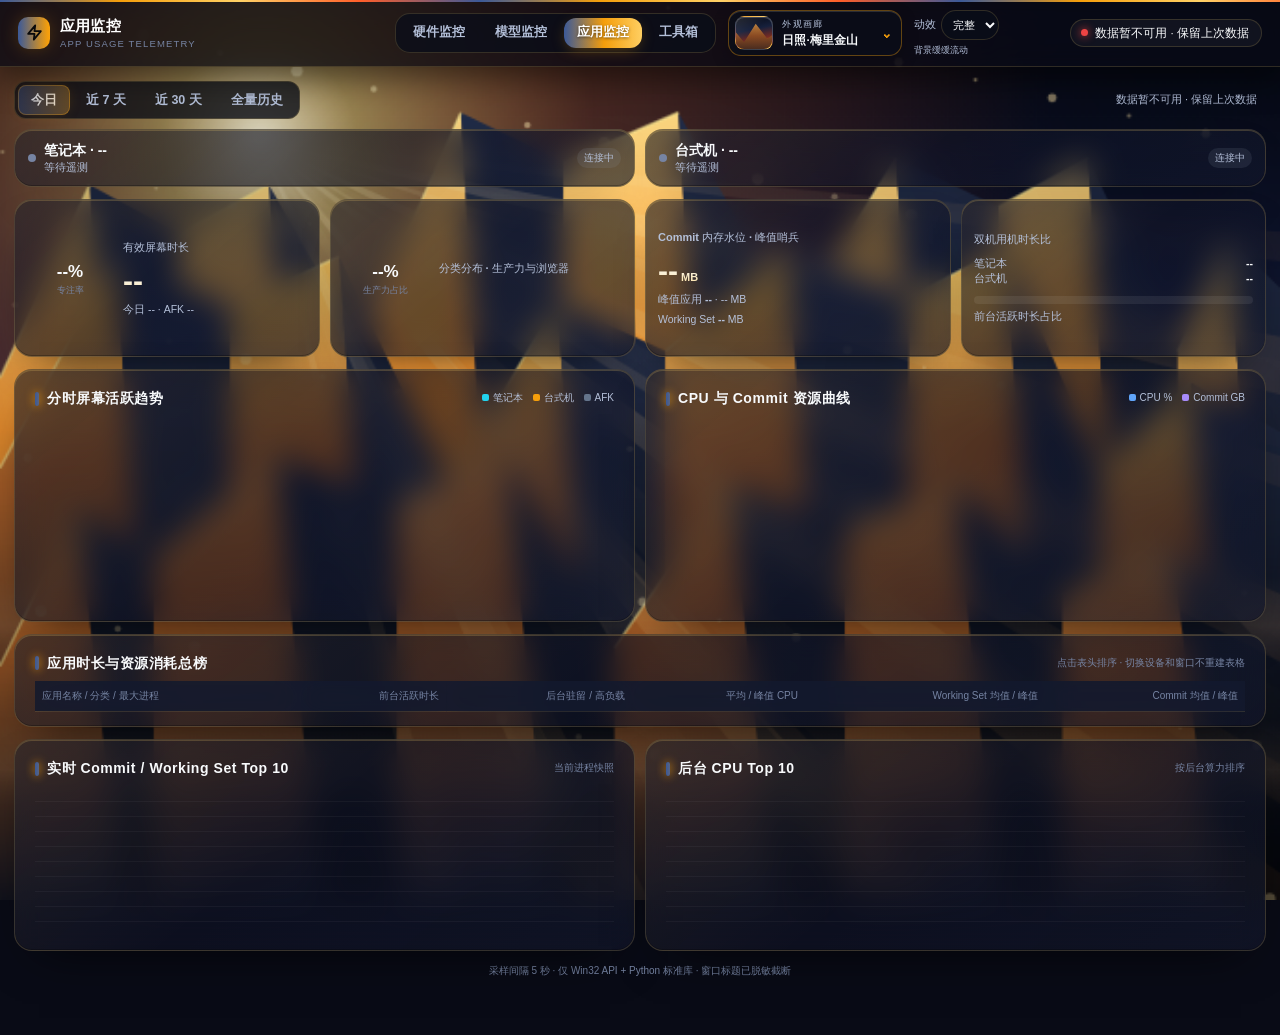
==== commit 4d384b18: "feat(skins): 12 款皮肤 + 8 套独立物理材质 Canvas 渲染管线 - 皮肤从 6 款扩到 12 款，废弃「一套正弦波换颜色」的共用实现 - 新增 8 套独立材质管线：青花瓷 / " ====
--- a/app.html
+++ b/app.html
@@ -9,23 +9,23 @@
 *{box-sizing:border-box;-webkit-tap-highlight-color:transparent}:root{color-scheme:dark;--bg:#08080b;--panel:#111117;--line:rgba(255,255,255,.075);--txt:#e8eef7;--dim:#94a0b2;--dim2:#667286;--blue:#60a5fa;--cyan:#22d3ee;--ok:#34d399;--warn:#fbbf24;--bad:#fb7185;--amber:#f59e0b}
 html,body{margin:0;padding:0;max-width:100%;overflow-x:hidden}body{min-height:100vh;padding-bottom:30px;background:radial-gradient(1000px 500px at 10% -8%,rgba(59,130,246,.12),transparent 62%),var(--bg);color:var(--txt);font:14px/1.45 -apple-system,BlinkMacSystemFont,"Segoe UI","PingFang SC","Microsoft YaHei",sans-serif;font-variant-numeric:tabular-nums}
 /* Banner（.topbar/.brand/.tool-link/.live）已抽离到 /common-nav.css */
-.wrap{max-width:1360px;margin:auto;padding:14px}.ctrl{display:flex;gap:9px;align-items:center;justify-content:space-between;flex-wrap:wrap;margin-bottom:10px}.seg{display:flex;gap:3px;padding:3px;border-radius:10px;background:rgba(255,255,255,.045)}.seg button{border:0;background:transparent;color:var(--dim);font:inherit;font-size:12px;padding:7px 10px;border-radius:7px;cursor:pointer;white-space:nowrap}.seg button.active{background:rgba(96,165,250,.17);color:#bfdbfe;box-shadow:inset 0 0 0 1px rgba(96,165,250,.25)}.status{font-size:11px;color:var(--dim);padding:6px 9px}.live-grid{display:grid;grid-template-columns:repeat(2,minmax(0,1fr));gap:10px;margin-bottom:12px}.live-card,.card,.panel{background:linear-gradient(180deg,rgba(255,255,255,.02),transparent),var(--panel);border:1px solid var(--line);border-radius:14px;min-width:0}.live-card{padding:10px 13px;display:grid;grid-template-columns:auto 1fr auto;align-items:center;gap:8px}.dot{width:8px;height:8px;border-radius:50%;background:var(--dim2)}.dot.online{background:var(--ok);box-shadow:0 0 0 3px rgba(52,211,153,.12)}.dot.offline{background:var(--bad)}.live-name{font-weight:650;color:#fff}.live-detail{font-size:11px;color:var(--dim);overflow:hidden;text-overflow:ellipsis;white-space:nowrap}.badge{font-size:10px;padding:3px 7px;border-radius:20px;background:rgba(52,211,153,.12);color:#6ee7b7;white-space:nowrap}.badge.afk{background:rgba(251,191,36,.12);color:var(--warn)}.badge.offline{background:rgba(148,160,178,.12);color:var(--dim)}
-.kpis{display:grid;grid-template-columns:repeat(4,minmax(0,1fr));gap:10px;margin-bottom:12px}.card{padding:12px;min-height:158px;display:flex;gap:10px;align-items:center;overflow:hidden}.card h3{font-size:11px;color:#c3cbd8;font-weight:550;margin:0 0 8px}.card .main{font-size:clamp(21px,3vw,30px);font-weight:680;line-height:1.1;color:#fff}.card .sub{font-size:10.5px;color:var(--dim);margin-top:5px}.card .body{flex:1;min-width:0}.ring{width:86px;height:86px;position:relative;flex:none}.ring canvas{position:absolute;inset:0;width:100%;height:100%;display:block;z-index:2;background:transparent!important}.ring .val{position:absolute;inset:0;z-index:1;background:transparent!important;display:flex;align-items:center;justify-content:center;flex-direction:column;pointer-events:none}.ring .num{font-size:17px;font-weight:650;color:#fff}.ring .unit{font-size:9px;color:var(--dim2)}.mini-list{display:grid;gap:5px}.mini-item{display:grid;grid-template-columns:minmax(65px,1fr) auto;gap:8px;font-size:10.5px;color:var(--dim);align-items:center}.mini-item b{color:#e8eef7;font-weight:550}.splitbar{height:8px;background:rgba(255,255,255,.07);border-radius:8px;display:flex;overflow:hidden;margin:10px 0 5px}.splitbar i{height:100%;display:block}.splitbar .lap{background:linear-gradient(90deg,#22d3ee,#38bdf8)}.splitbar .dsk{background:linear-gradient(90deg,#f59e0b,#fbbf24)}
+.wrap{max-width:1360px;margin:auto;padding:14px}.ctrl{display:flex;gap:9px;align-items:center;justify-content:space-between;flex-wrap:wrap;margin-bottom:10px}.seg{display:flex;gap:3px;padding:3px;border-radius:10px;background:rgba(255,255,255,.045)}.seg button{border:0;background:transparent;color:var(--dim);font:inherit;font-size:12px;padding:7px 10px;border-radius:7px;cursor:pointer;white-space:nowrap}.seg button.active{background:rgba(96,165,250,.17);color:var(--p1);box-shadow:inset 0 0 0 1px rgba(96,165,250,.25)}.status{font-size:11px;color:var(--dim);padding:6px 9px}.live-grid{display:grid;grid-template-columns:repeat(2,minmax(0,1fr));gap:10px;margin-bottom:12px}.live-card,.card,.panel{background:linear-gradient(180deg,rgba(255,255,255,.02),transparent),var(--panel);border:1px solid var(--line);border-radius:14px;min-width:0}.live-card{padding:10px 13px;display:grid;grid-template-columns:auto 1fr auto;align-items:center;gap:8px}.dot{width:8px;height:8px;border-radius:50%;background:var(--dim2)}.dot.online{background:var(--ok);box-shadow:0 0 0 3px rgba(52,211,153,.12)}.dot.offline{background:var(--bad)}.live-name{font-weight:650;color:var(--txt)}.live-detail{font-size:11px;color:var(--dim);overflow:hidden;text-overflow:ellipsis;white-space:nowrap}.badge{font-size:10px;padding:3px 7px;border-radius:20px;background:rgba(52,211,153,.12);color:var(--ok);white-space:nowrap}.badge.afk{background:rgba(251,191,36,.12);color:var(--warn)}.badge.offline{background:rgba(148,160,178,.12);color:var(--dim)}
+.kpis{display:grid;grid-template-columns:repeat(4,minmax(0,1fr));gap:10px;margin-bottom:12px}.card{padding:12px;min-height:158px;display:flex;gap:10px;align-items:center;overflow:hidden}.card h3{font-size:11px;color:var(--dim);font-weight:550;margin:0 0 8px}.card .main{font-size:clamp(21px,3vw,30px);font-weight:680;line-height:1.1;color:var(--txt)}.card .sub{font-size:10.5px;color:var(--dim);margin-top:5px}.card .body{flex:1;min-width:0}.ring{width:86px;height:86px;position:relative;flex:none}.ring canvas{position:absolute;inset:0;width:100%;height:100%;display:block;z-index:2;background:transparent!important}.ring .val{position:absolute;inset:0;z-index:1;background:transparent!important;display:flex;align-items:center;justify-content:center;flex-direction:column;pointer-events:none}.ring .num{font-size:17px;font-weight:650;color:var(--txt)}.ring .unit{font-size:9px;color:var(--dim2)}.mini-list{display:grid;gap:5px}.mini-item{display:grid;grid-template-columns:minmax(65px,1fr) auto;gap:8px;font-size:10.5px;color:var(--dim);align-items:center}.mini-item b{color:var(--txt);font-weight:550}.splitbar{height:8px;background:rgba(255,255,255,.07);border-radius:8px;display:flex;overflow:hidden;margin:10px 0 5px}.splitbar i{height:100%;display:block}.splitbar .lap{background:linear-gradient(90deg,#22d3ee,#38bdf8)}.splitbar .dsk{background:linear-gradient(90deg,#f59e0b,#fbbf24)}
 .panels{display:grid;grid-template-columns:repeat(2,minmax(0,1fr));gap:10px;margin-bottom:12px}.panel{padding:12px;overflow:hidden}.panel-head{display:flex;justify-content:space-between;align-items:center;gap:8px;margin-bottom:8px}.panel h2{font-size:12px;margin:0;color:#dbe5f2;font-weight:600}.hint{font-size:10px;color:var(--dim2)}.chart-wrap{height:190px;position:relative}.chart-wrap canvas{width:100%;height:100%;display:block;background:transparent!important;z-index:1}.legend{display:flex;gap:10px;font-size:10px;color:var(--dim)}.legend i{width:7px;height:7px;border-radius:2px;display:inline-block;margin-right:4px}
-.tbl-wrap{overflow:auto;max-height:630px}table{width:100%;min-width:1040px;border-collapse:collapse}thead th{position:sticky;top:0;z-index:3;background:var(--panel);font-size:10px;color:var(--dim2);font-weight:500;padding:8px 7px;border-bottom:1px solid var(--line);text-align:right;white-space:nowrap;cursor:pointer}thead th:first-child,tbody td:first-child{text-align:left}tbody td{font-size:10.5px;padding:7px;border-bottom:1px solid rgba(255,255,255,.04);text-align:right;white-space:nowrap;color:#dfe7f3}tbody tr:hover td{background:rgba(255,255,255,.018)}.appname{font-weight:600;color:#fff;max-width:190px;overflow:hidden;text-overflow:ellipsis;display:inline-block;vertical-align:middle}.tag{font-size:9px;color:#93c5fd;padding:2px 5px;border-radius:5px;background:rgba(96,165,250,.12);margin-left:5px}.bar{height:4px;width:70px;display:inline-block;vertical-align:middle;border-radius:5px;background:rgba(255,255,255,.08);overflow:hidden;margin-right:5px}.bar i{display:block;height:100%;background:linear-gradient(90deg,#60a5fa,#22d3ee)}.muted{color:var(--dim2)}.empty{color:var(--dim2);text-align:center;padding:18px}
-.audit{display:grid;grid-template-columns:repeat(2,minmax(0,1fr));gap:10px;margin-top:12px}.audit-list{list-style:none;margin:0;padding:0}.audit-row{display:grid;grid-template-columns:22px minmax(100px,1fr) auto auto;gap:8px;align-items:center;padding:7px 0;border-bottom:1px solid rgba(255,255,255,.04);font-size:10.5px}.audit-row:last-child{border:0}.rank{color:var(--dim2)}.audit-app{overflow:hidden;text-overflow:ellipsis;white-space:nowrap;color:#e8eef7}.audit-val{color:#bfdbfe}.foot{text-align:center;color:var(--dim2);font-size:10px;padding:13px}
+.tbl-wrap{overflow:auto;max-height:630px}table{width:100%;min-width:1040px;border-collapse:collapse}thead th{position:sticky;top:0;z-index:3;background:var(--panel);font-size:10px;color:var(--dim2);font-weight:500;padding:8px 7px;border-bottom:1px solid var(--line);text-align:right;white-space:nowrap;cursor:pointer}thead th:first-child,tbody td:first-child{text-align:left}tbody td{font-size:10.5px;padding:7px;border-bottom:1px solid rgba(255,255,255,.04);text-align:right;white-space:nowrap;color:var(--txt)}tbody tr:hover td{background:rgba(255,255,255,.018)}.appname{font-weight:600;color:var(--txt);max-width:190px;overflow:hidden;text-overflow:ellipsis;display:inline-block;vertical-align:middle}.tag{font-size:9px;color:var(--p1);padding:2px 5px;border-radius:5px;background:rgba(96,165,250,.12);margin-left:5px}.bar{height:4px;width:70px;display:inline-block;vertical-align:middle;border-radius:5px;background:rgba(255,255,255,.08);overflow:hidden;margin-right:5px}.bar i{display:block;height:100%;background:linear-gradient(90deg,#60a5fa,#22d3ee)}.muted{color:var(--dim2)}.empty{color:var(--dim2);text-align:center;padding:18px}
+.audit{display:grid;grid-template-columns:repeat(2,minmax(0,1fr));gap:10px;margin-top:12px}.audit-list{list-style:none;margin:0;padding:0}.audit-row{display:grid;grid-template-columns:22px minmax(100px,1fr) auto auto;gap:8px;align-items:center;padding:7px 0;border-bottom:1px solid rgba(255,255,255,.04);font-size:10.5px}.audit-row:last-child{border:0}.rank{color:var(--dim2)}.audit-app{overflow:hidden;text-overflow:ellipsis;white-space:nowrap;color:var(--txt)}.audit-val{color:var(--p1)}.foot{text-align:center;color:var(--dim2);font-size:10px;padding:13px}
 @media(max-width:980px){.kpis{grid-template-columns:repeat(2,minmax(0,1fr))}}@media(max-width:640px){.wrap{padding:10px}.live-grid{grid-template-columns:1fr}.live-card{grid-template-columns:auto 1fr}.live-card .badge{grid-column:2;justify-self:start}.kpis{grid-template-columns:1fr 1fr;gap:7px}.card{padding:9px;min-height:145px;gap:5px;flex-wrap:wrap}.ring{width:66px;height:66px}.ring .num{font-size:14px}.card .main{font-size:21px}.panels,.audit{grid-template-columns:1fr}.seg{max-width:100%;overflow:auto}.seg button{padding:6px 7px;font-size:10.5px}.chart-wrap{height:170px}}
 
-.big,.card .main{background-image:linear-gradient(180deg,#fff 32%,var(--p2) 135%);-webkit-background-clip:text;background-clip:text;-webkit-text-fill-color:transparent}
+.big,.card .main{background-image:linear-gradient(180deg,var(--txt) 32%,var(--p2) 135%);-webkit-background-clip:text;background-clip:text;-webkit-text-fill-color:transparent}
 .panel{padding:18px 20px 14px!important}
-.panel-head h2{font-size:14px!important;font-weight:700!important;color:#fff!important}
+.panel-head h2{font-size:14px!important;font-weight:700!important;color:var(--txt)!important}
 </style>
 </head>
 <body>
 <header class="topbar" data-title="应用监控" data-subtitle="App Usage Telemetry"></header>
 <script src="/common-nav.js"></script>
 <main class="wrap">
-<section class="ctrl"><div class="seg" id="devices"><button data-device="combined" class="active">双机聚合</button><button data-device="laptop">笔记本 LAPTOP-01</button><button data-device="desktop">台式机 DESKTOP-01</button></div><div class="seg" id="windows"><button data-window="today" class="active">今日</button><button data-window="7d">近 7 天</button><button data-window="30d">近 30 天</button><button data-window="all">全量历史</button></div><div class="status" id="updated">正在连接</div></section>
+<section class="ctrl"><div class="seg" id="devices"><button data-device="combined" class="active">双机聚合</button><button data-device="laptop">笔记本 VeT-LAPTOP</button><button data-device="desktop">台式机 VeT-PC</button></div><div class="seg" id="windows"><button data-window="today" class="active">今日</button><button data-window="7d">近 7 天</button><button data-window="30d">近 30 天</button><button data-window="all">全量历史</button></div><div class="status" id="updated">正在连接</div></section>
 <section class="live-grid"><article class="live-card"><i class="dot" id="dot-laptop"></i><div><div class="live-name">笔记本 · <span id="lapApp">--</span></div><div class="live-detail" id="lapTitle">等待遥测</div></div><span class="badge offline" id="lapState">连接中</span></article><article class="live-card"><i class="dot" id="dot-desktop"></i><div><div class="live-name">台式机 · <span id="deskApp">--</span></div><div class="live-detail" id="deskTitle">等待遥测</div></div><span class="badge offline" id="deskState">连接中</span></article></section>
 <section class="kpis">
 <article class="card"><div class="ring"><canvas id="focusRing"></canvas><div class="val"><div class="num" id="focusRate">--%</div><div class="unit">专注率</div></div></div><div class="body"><h3>有效屏幕时长</h3><div class="main" id="activeTime">--</div><div class="sub">今日 <span id="todayTime">--</span> · AFK <span id="afkTime">--</span></div></div></article>
--- a/common-nav.css
+++ b/common-nav.css
@@ -1191,17 +1191,17 @@
 html body[data-theme="hypercar"] .ambient-bg .orb-1 {
   left: -30vw; top: -14vh; right: auto; bottom: auto; width: 150vw; height: 82vh; border-radius: 30%; --atmo-angle: -19deg;
   background: radial-gradient(ellipse 54% 25% at 48% 50%,rgba(255,188,100,.46),rgba(255,91,26,.34) 36%,rgba(183,31,17,.14) 62%,transparent 82%);
-  --atmo-animation: hw-atmo-lava 25s ease-in-out infinite;
+  --atmo-animation: hw-atmo-lava 8.333s ease-in-out infinite;
 }
 html body[data-theme="hypercar"] .ambient-bg .orb-2 {
   left: auto; right: -36vw; top: 11vh; bottom: auto; width: 130vw; height: 100vh; border-radius: 42%; --atmo-angle: -31deg;
   background: radial-gradient(ellipse 55% 10% at 46% 48%,rgba(255,196,112,.38),rgba(255,77,20,.27) 40%,transparent 84%);
-  --atmo-animation: hw-atmo-current 31s ease-in-out infinite;
+  --atmo-animation: hw-atmo-current 10.333s ease-in-out infinite;
 }
 html body[data-theme="hypercar"] .ambient-bg .orb-3 {
   left: -12vw; bottom: -28vh; top: auto; right: auto; width: 110vw; height: 85vh; border-radius: 50%;
   background: radial-gradient(ellipse,rgba(195,36,23,.29),rgba(255,79,26,.13) 38%,transparent 73%);
-  --atmo-animation: hw-atmo-fluid 29s ease-in-out infinite reverse;
+  --atmo-animation: hw-atmo-fluid 9.667s ease-in-out infinite reverse;
 }
 html body[data-theme="prism"] {
   --surface-bg: rgba(21,15,38,.77); --surface-2: rgba(12,9,25,.85); --panel: rgba(21,15,38,.77);
@@ -1211,17 +1211,17 @@
 html body[data-theme="prism"] .ambient-bg .orb-1 {
   left: -32vw; top: -32vh; right: auto; bottom: auto; width: 120vw; height: 130vh; border-radius: 48% 52% 63% 37%; --atmo-angle: -24deg;
   background: radial-gradient(ellipse at 40% 42%,rgba(230,70,171,.45),rgba(153,66,224,.24) 35%,transparent 66%);
-  --atmo-animation: hw-atmo-fluid 27s ease-in-out infinite;
+  --atmo-animation: hw-atmo-fluid 9s ease-in-out infinite;
 }
 html body[data-theme="prism"] .ambient-bg .orb-2 {
   left: auto; right: -38vw; top: -5vh; bottom: auto; width: 125vw; height: 110vh; border-radius: 64% 36% 43% 57%; --atmo-angle: 22deg;
   background: radial-gradient(ellipse at 54% 40%,rgba(115,83,240,.43),rgba(199,107,239,.2) 36%,transparent 68%);
-  --atmo-animation: hw-atmo-current 33s ease-in-out infinite;
+  --atmo-animation: hw-atmo-current 11s ease-in-out infinite;
 }
 html body[data-theme="prism"] .ambient-bg .orb-3 {
   left: -5vw; bottom: -47vh; top: auto; right: auto; width: 128vw; height: 110vh; border-radius: 48%; --atmo-angle: -15deg;
   background: radial-gradient(ellipse 53% 40% at 55% 44%,rgba(99,238,245,.38),rgba(67,156,217,.18) 38%,transparent 72%);
-  --atmo-animation: hw-atmo-fluid 36s ease-in-out infinite reverse;
+  --atmo-animation: hw-atmo-fluid 12s ease-in-out infinite reverse;
 }
 html body[data-theme="gold"] {
   --surface-bg: rgba(23,20,15,.86); --surface-2: rgba(14,13,10,.9); --panel: rgba(23,20,15,.86);
@@ -1232,17 +1232,17 @@
 html body[data-theme="gold"] .ambient-bg .orb-1 {
   left: -30vw; top: -32vh; right: auto; bottom: auto; width: 150vw; height: 130vh; border-radius: 50%; --atmo-angle: -28deg;
   background: radial-gradient(ellipse 58% 18% at 50% 50%,transparent 55%,rgba(223,184,107,.1) 66%,rgba(253,227,168,.46) 68%,rgba(194,141,56,.14) 71%,transparent 78%);
-  --atmo-animation: hw-atmo-filament 34s ease-in-out infinite;
+  --atmo-animation: hw-atmo-filament 11.333s ease-in-out infinite;
 }
 html body[data-theme="gold"] .ambient-bg .orb-2 {
   left: auto; right: -40vw; top: 3vh; bottom: auto; width: 140vw; height: 105vh; border-radius: 50%; --atmo-angle: 24deg;
   background: radial-gradient(ellipse 57% 26% at 50% 50%,transparent 55%,rgba(246,222,166,.32) 62%,rgba(195,143,61,.08) 65%,transparent 76%);
-  --atmo-animation: hw-atmo-filament 41s ease-in-out infinite reverse;
+  --atmo-animation: hw-atmo-filament 13.667s ease-in-out infinite reverse;
 }
 html body[data-theme="gold"] .ambient-bg .orb-3 {
   left: -25vw; bottom: -35vh; top: auto; right: auto; width: 115vw; height: 105vh; border-radius: 50%;
   background: radial-gradient(ellipse,rgba(199,152,66,.2),rgba(169,117,39,.08) 40%,transparent 70%);
-  --atmo-animation: hw-atmo-fluid 38s ease-in-out infinite;
+  --atmo-animation: hw-atmo-fluid 12.667s ease-in-out infinite;
 }
 html body[data-theme="rainbow"] {
   --surface-bg: rgba(14,20,33,.8); --surface-2: rgba(9,12,24,.87); --panel: rgba(14,20,33,.8);
@@ -1252,17 +1252,17 @@
 html body[data-theme="rainbow"] .ambient-bg .orb-1 {
   left: -27vw; top: -43vh; right: auto; bottom: auto; width: 105vw; height: 170vh; border-radius: 44%; --atmo-angle: -27deg;
   background: radial-gradient(ellipse 19% 58% at 52% 42%,rgba(108,244,185,.41),rgba(28,200,189,.18) 45%,transparent 78%),radial-gradient(ellipse 11% 50% at 70% 42%,rgba(133,159,255,.26),transparent 76%);
-  --atmo-animation: hw-atmo-curtain 29s ease-in-out infinite;
+  --atmo-animation: hw-atmo-curtain 9.667s ease-in-out infinite;
 }
 html body[data-theme="rainbow"] .ambient-bg .orb-2 {
   left: auto; right: -29vw; top: -29vh; bottom: auto; width: 112vw; height: 160vh; border-radius: 39%; --atmo-angle: 25deg;
   background: radial-gradient(ellipse 24% 56% at 48% 42%,rgba(170,88,247,.36),rgba(237,98,180,.18) 43%,transparent 76%),radial-gradient(ellipse 9% 54% at 64% 45%,rgba(109,226,246,.32),transparent 78%);
-  --atmo-animation: hw-atmo-curtain 37s ease-in-out infinite reverse;
+  --atmo-animation: hw-atmo-curtain 12.333s ease-in-out infinite reverse;
 }
 html body[data-theme="rainbow"] .ambient-bg .orb-3 {
   left: -10vw; bottom: -56vh; top: auto; right: auto; width: 120vw; height: 125vh; border-radius: 50%; --atmo-angle: -18deg;
   background: radial-gradient(ellipse,rgba(74,143,242,.27),rgba(185,113,227,.11) 43%,transparent 72%);
-  --atmo-animation: hw-atmo-fluid 35s ease-in-out infinite;
+  --atmo-animation: hw-atmo-fluid 11.667s ease-in-out infinite;
 }
 html body[data-theme="liquid-glass"] {
   --surface-bg: rgba(20,35,54,.74); --surface-2: rgba(10,23,39,.87); --panel: rgba(20,35,54,.74);
@@ -1272,17 +1272,17 @@
 html body[data-theme="liquid-glass"] .ambient-bg .orb-1 {
   left: -34vw; top: -29vh; right: auto; bottom: auto; width: 150vw; height: 122vh; border-radius: 38% 62% 65% 35%; --atmo-angle: -23deg;
   background: radial-gradient(ellipse 54% 39% at 48% 48%,transparent 48%,rgba(114,169,211,.12) 57%,rgba(225,245,255,.47) 61%,rgba(165,216,246,.2) 65%,transparent 76%);
-  --atmo-animation: hw-atmo-fold 28s ease-in-out infinite;
+  --atmo-animation: hw-atmo-fold 9.333s ease-in-out infinite;
 }
 html body[data-theme="liquid-glass"] .ambient-bg .orb-2 {
   left: auto; right: -38vw; top: 4vh; bottom: auto; width: 142vw; height: 135vh; border-radius: 62% 38% 41% 59%; --atmo-angle: 27deg;
   background: radial-gradient(ellipse 53% 40% at 50% 48%,transparent 46%,rgba(155,171,213,.14) 55%,rgba(213,224,255,.35) 60%,rgba(133,188,221,.12) 66%,transparent 76%);
-  --atmo-animation: hw-atmo-fold 36s ease-in-out infinite reverse;
+  --atmo-animation: hw-atmo-fold 12s ease-in-out infinite reverse;
 }
 html body[data-theme="liquid-glass"] .ambient-bg .orb-3 {
   left: -21vw; bottom: -43vh; top: auto; right: auto; width: 136vw; height: 110vh; border-radius: 50%; --atmo-angle: -11deg;
   background: radial-gradient(ellipse,rgba(144,199,224,.22),rgba(93,148,183,.1) 40%,transparent 73%);
-  --atmo-animation: hw-atmo-fluid 39s ease-in-out infinite;
+  --atmo-animation: hw-atmo-fluid 13s ease-in-out infinite;
 }
 html body[data-theme="forest-breath"] {
   --surface-bg: rgba(12,32,25,.82); --surface-2: rgba(7,22,16,.9); --panel: rgba(12,32,25,.82);
@@ -1293,17 +1293,17 @@
 html body[data-theme="forest-breath"] .ambient-bg .orb-1 {
   left: -23vw; top: -32vh; right: auto; bottom: auto; width: 145vw; height: 145vh; border-radius: 0; transform-origin: 35% 5%;
   background: radial-gradient(ellipse at 34% 15%,rgba(222,233,161,.38),transparent 43%),conic-gradient(from 151deg at 35% -12%,transparent 0deg,rgba(181,219,150,.29) 9deg,transparent 19deg,rgba(127,203,156,.19) 28deg,transparent 43deg);
-  --atmo-animation: hw-atmo-breath 12s ease-in-out infinite;
+  --atmo-animation: hw-atmo-breath 4s ease-in-out infinite;
 }
 html body[data-theme="forest-breath"] .ambient-bg .orb-2 {
   left: auto; right: -16vw; top: -16vh; bottom: auto; width: 128vw; height: 130vh; border-radius: 0;
   background: radial-gradient(ellipse 12% 30% at 12% 20%,rgba(2,13,9,.8) 40%,transparent 60%),radial-gradient(ellipse 18% 9% at 39% 15%,rgba(2,13,9,.7) 38%,transparent 62%),radial-gradient(ellipse 11% 26% at 78% 38%,rgba(2,13,9,.75) 36%,transparent 61%),radial-gradient(ellipse 20% 11% at 83% 67%,rgba(2,13,9,.65) 40%,transparent 63%);
-  --atmo-animation: hw-atmo-canopy 12s ease-in-out infinite;
+  --atmo-animation: hw-atmo-canopy 4s ease-in-out infinite;
 }
 html body[data-theme="forest-breath"] .ambient-bg .orb-3 {
   left: -28vw; bottom: -31vh; top: auto; right: auto; width: 150vw; height: 95vh; border-radius: 50%;
   background: radial-gradient(ellipse 45% 32% at 36% 50%,rgba(180,211,187,.26),transparent 76%),radial-gradient(ellipse 35% 30% at 77% 61%,rgba(158,203,179,.19),transparent 78%);
-  --atmo-animation: hw-atmo-fog 36s ease-in-out infinite;
+  --atmo-animation: hw-atmo-fog 12s ease-in-out infinite;
 }
 html body[data-theme] :is(.card,.panel,.live-card,.master-card,.gauge-card) {
   animation: none !important; transform: none !important; background-image: var(--surface-img); border-color: var(--line);
@@ -1338,7 +1338,7 @@
 html body[data-theme]:is([data-motion-effective="lite"],[data-motion-effective="off"]) *::before,
 html body[data-theme]:is([data-motion-effective="lite"],[data-motion-effective="off"]) *::after { animation: none !important; -webkit-backdrop-filter: none !important; backdrop-filter: none !important; }
 html body[data-theme][data-motion-effective="lite"] .ambient-bg :is(.orb-2,.orb-3) { display: none; }
-html body[data-theme][data-motion-effective="lite"] .ambient-bg .orb-1 { animation: var(--hw-atmo-motion,hw-atmo-lite 24s ease-in-out infinite) !important; filter: none !important; will-change: opacity; }
+html body[data-theme][data-motion-effective="lite"] .ambient-bg .orb-1 { animation: var(--hw-atmo-motion,hw-atmo-lite 8s ease-in-out infinite) !important; filter: none !important; will-change: opacity; }
 html body[data-theme][data-motion-effective="off"] .ambient-bg .orb { animation: none !important; will-change: auto; }
 html body[data-theme]:is([data-motion-effective="lite"],[data-motion-effective="off"]) :is(.card,.panel,.live-card,.master-card,.gauge-card,.peer,.link,.app,.stat)::before { opacity: 0 !important; transition: none; }
 html body[data-theme]:is([data-motion-effective="lite"],[data-motion-effective="off"]) .hw-ripple { display: none; }
@@ -1411,3 +1411,479 @@
 @media(max-width:640px){
   html body .gauges-grid>.gauge-card:last-child>.gauge-sub{margin-top:0;padding-top:0}
 }
+
+/* ==================== UI FIX ROUND 2 (2026-11-16) ==================== */
+/* 1. 环形读数整体下移：数字不再顶到 270° 弧线。 */
+html body .gauge-val{padding-top:24px}
+html body .gauge-val .unit{margin-top:3px}
+html body .master-ring .val{padding-top:0}
+@media(max-width:640px){
+  html body .gauge-val{padding-top:22px}
+}
+/* 2. 主题画廊定位：父级不再使用 transform（transform 会改变 fixed 子元素的定位基准，导致面板飞出屏幕）；移动端改用相对定位。 */
+html body .hw-theme-picker{transform:none!important;isolation:isolate}
+html body #moodBtn.hw-gallery-trigger{transform:translateZ(0)}
+@media(max-width:1020px){
+  html body .hw-theme-gallery{position:absolute;top:calc(100% + 10px);right:0;left:auto;width:min(352px,calc(100vw - 48px));max-height:min(70dvh,600px)}
+  html body #moodBtn.hw-gallery-trigger{max-width:230px}
+}
+/* 3. 触发器与弹出面板保持同一套主题语言：当前主题的强调色贯穿两边。 */
+html body #moodBtn.hw-gallery-trigger{border-color:var(--border-glow)}
+html body #moodBtn.hw-gallery-trigger .hw-theme-current{color:var(--txt)}
+html body .hw-theme-gallery{border-color:var(--border-glow)}
+html body .hw-gallery-heading strong{color:var(--txt)}
+
+/* 3. 画廊改为视口级浮动层：位置由 JS 按触发器实际坐标计算（不依赖任何祖先定位）。 */
+html body #hwThemeGallery{position:fixed!important;right:auto!important;z-index:2147483000;margin:0}
+html body #hwThemeGallery .hw-gallery-heading{padding-top:2px}
+
+/* =====================================================================
+ * V8 · 十二皮肤体系
+ *  A 类（8 款）：独立物理材质 Canvas 接管背景，旧 .orb 全部下线
+ *  B 类（4 款）：prism / rainbow / liquid-glass / forest-breath 原样保留
+ * 本节只做「接管关系 / 配色 / 器物质感 / 文字对比」，渲染算法在 JS 里。
+ * ===================================================================== */
+
+/* ---------------- 1. 画布接管关系 ---------------- */
+.ambient-bg .hw-material-canvas{
+  position:absolute;inset:0;width:100%;height:100%;
+  display:none;pointer-events:none;z-index:1;
+  transform:translateZ(0);
+}
+.hw-fx-canvas{
+  position:fixed;inset:0;width:100%;height:100%;
+  pointer-events:none;z-index:9998;opacity:.94;
+  contain:strict;
+}
+@media (hover:none),(pointer:coarse){
+  .hw-fx-canvas{display:none!important}
+}
+
+/* A 类皮肤：接管背景 */
+body:is([data-theme="blue-porcelain"],[data-theme="sunrise-gold"],[data-theme="ink-wash"],
+        [data-theme="ferrofluid-chrome"],[data-theme="black-opal"],[data-theme="gemini-nebula"],
+        [data-theme="gemini-porcelain"],[data-theme="gemini-halftone"]) .ambient-bg .orb{
+  display:none!important;
+}
+body:is([data-theme="blue-porcelain"],[data-theme="sunrise-gold"],[data-theme="ink-wash"],
+        [data-theme="ferrofluid-chrome"],[data-theme="black-opal"],[data-theme="gemini-nebula"],
+        [data-theme="gemini-porcelain"],[data-theme="gemini-halftone"]) .ambient-bg .hw-material-canvas{
+  display:block;
+}
+/* 画布之上压一层氛围柔光/暗角，避免材质贴边发硬 */
+body:is([data-theme="blue-porcelain"],[data-theme="sunrise-gold"],[data-theme="ink-wash"],
+        [data-theme="ferrofluid-chrome"],[data-theme="black-opal"],[data-theme="gemini-nebula"],
+        [data-theme="gemini-porcelain"],[data-theme="gemini-halftone"]) .ambient-bg::after{
+  z-index:2;
+}
+html body:is([data-theme="blue-porcelain"],[data-theme="ink-wash"],[data-theme="gemini-porcelain"]) .ambient-bg::after{
+  background:radial-gradient(ellipse at 50% 34%,rgba(255,255,255,.30),transparent 58%),
+             radial-gradient(ellipse at 50% 100%,rgba(255,255,255,.16),transparent 62%);
+}
+html body:is([data-theme="blue-porcelain"],[data-theme="ink-wash"],[data-theme="gemini-porcelain"]) .ambient-bg::before{
+  opacity:.18;
+}
+
+/* B 类皮肤：恢复 .orb（覆盖 ATMOSPHERE V2 的 display:block 兜底无需，但要压住上方隐藏规则） */
+body:is([data-theme="prism"],[data-theme="rainbow"],[data-theme="liquid-glass"],[data-theme="forest-breath"]) .ambient-bg .orb{
+  display:block;
+}
+body:is([data-theme="prism"],[data-theme="rainbow"],[data-theme="liquid-glass"],[data-theme="forest-breath"]) .ambient-bg .hw-material-canvas{
+  display:none!important;
+}
+
+/* ---------------- 2. 深色材质皮肤变量 ---------------- */
+/* 日照·梅里金山（接替 hypercar） */
+html body[data-theme="sunrise-gold"]{
+  color-scheme:dark;
+  --bg:#090b16; --atmo-solid:#090b16; --atmo-edge:rgba(255,215,110,.20);
+  --atmo-texture:repeating-linear-gradient(115deg,rgba(255,196,110,.022) 0 1px,transparent 1px 16px);
+  --surface-bg:rgba(16,20,36,.64); --surface-2:rgba(10,14,26,.80); --panel:rgba(18,22,40,.68);
+  --surface-img:linear-gradient(140deg,rgba(255,196,110,.07),transparent 46%,rgba(59,89,152,.045));
+  --topbar-bg:rgba(9,11,22,.78); --thead-bg:rgba(20,26,46,.86);
+  --line:rgba(255,215,110,.16); --border-glow:rgba(245,158,11,.38);
+  --spot:rgba(255,215,102,.16); --ripple:rgba(255,215,102,.34);
+  --p1:#f59e0b; --p2:#ffd166; --p3:#ff5e2a;
+  --ok:#34d399; --warn:#fbbf24; --bad:#ef4444; --blue:#60a5fa; --cyan:#38bdf8;
+  --txt:#f8fafc; --dim:#b4c0d9; --dim2:#7684a3;
+  --radius:18px; --radius-sm:12px;
+  --grad-main:linear-gradient(135deg,#3b5998 0%,#f59e0b 52%,#ffd166 100%);
+  --grad-ribbon:linear-gradient(90deg,rgba(59,89,152,0),#f59e0b 40%,#ffd166 70%,rgba(255,94,42,0));
+  --grad-flow:linear-gradient(90deg,#3b5998,#f59e0b,#ffd166,#ff5e2a,#3b5998);
+  --grad-flow-warn:linear-gradient(90deg,#a16207,#fbbf24,#fef3c7,#fbbf24,#a16207);
+  --grad-flow-bad:linear-gradient(90deg,#991b1b,#ef4444,#fecaca,#ef4444,#991b1b);
+  --flow-period:250px; --flow-duration:13s;
+}
+/* 磁流·液态水银（接替 gold） */
+html body[data-theme="ferrofluid-chrome"]{
+  color-scheme:dark;
+  --bg:#07090d; --atmo-solid:#07090d; --atmo-edge:rgba(226,232,240,.20);
+  --surface-bg:rgba(15,18,25,.68); --surface-2:rgba(10,12,18,.84); --panel:rgba(18,22,30,.72);
+  --surface-img:linear-gradient(140deg,rgba(226,232,240,.075),transparent 44%,rgba(147,197,253,.04));
+  --topbar-bg:rgba(8,10,14,.80); --thead-bg:rgba(20,25,34,.88);
+  --line:rgba(203,213,225,.16); --border-glow:rgba(226,232,240,.34);
+  --spot:rgba(226,232,240,.14); --ripple:rgba(226,232,240,.34);
+  --p1:#cbd5e1; --p2:#93c5fd; --p3:#64748b;
+  --ok:#34d399; --warn:#f59e0b; --bad:#f87171; --blue:#93c5fd; --cyan:#67e8f9;
+  --txt:#f1f5f9; --dim:#94a3b8; --dim2:#64748b;
+  --radius:16px; --radius-sm:10px;
+  --grad-main:linear-gradient(135deg,#64748b 0%,#e2e8f0 50%,#93c5fd 100%);
+  --grad-ribbon:linear-gradient(90deg,rgba(71,85,105,0),#cbd5e1 46%,#f8fafc 66%,rgba(147,197,253,0));
+  --grad-flow:linear-gradient(90deg,#64748b,#cbd5e1,#f8fafc,#93c5fd,#64748b);
+  --grad-flow-warn:linear-gradient(90deg,#a16207,#fbbf24,#fef3c7,#fbbf24,#a16207);
+  --grad-flow-bad:linear-gradient(90deg,#991b1b,#f87171,#fecaca,#f87171,#991b1b);
+  --flow-period:240px; --flow-duration:15s;
+}
+/* 欧泊·黑曜变彩 */
+html body[data-theme="black-opal"]{
+  color-scheme:dark;
+  --bg:#05060a; --atmo-solid:#05060a; --atmo-edge:rgba(0,230,118,.18);
+  --surface-bg:rgba(12,15,22,.66); --surface-2:rgba(8,10,16,.82); --panel:rgba(14,18,28,.70);
+  --surface-img:linear-gradient(135deg,rgba(0,230,118,.06),transparent 42%,rgba(155,81,224,.05));
+  --topbar-bg:rgba(6,8,12,.80); --thead-bg:rgba(16,21,32,.88);
+  --line:rgba(0,230,118,.15); --border-glow:rgba(0,176,255,.36);
+  --spot:rgba(0,230,118,.12); --ripple:rgba(0,230,118,.32);
+  --p1:#00e676; --p2:#00b0ff; --p3:#ff5252;
+  --ok:#00e676; --warn:#ffab40; --bad:#ff5252; --blue:#00b0ff; --cyan:#18ffff;
+  --txt:#f0f7ff; --dim:#9ab0c9; --dim2:#5d708a;
+  --radius:20px; --radius-sm:12px;
+  --grad-main:linear-gradient(135deg,#00e676 0%,#00b0ff 48%,#9b51e0 100%);
+  --grad-ribbon:linear-gradient(90deg,rgba(0,230,118,0),#00b0ff 42%,#9b51e0 72%,rgba(255,82,82,0));
+  --grad-flow:linear-gradient(90deg,#00e676,#00b0ff,#9b51e0,#ff5252,#00e676);
+  --grad-flow-warn:linear-gradient(90deg,#a16207,#ffab40,#ffe0b2,#ffab40,#a16207);
+  --grad-flow-bad:linear-gradient(90deg,#991b1b,#ff5252,#ffcdd2,#ff5252,#991b1b);
+  --flow-period:260px; --flow-duration:12s;
+}
+/* 星云·双子流体 */
+html body[data-theme="gemini-nebula"]{
+  color-scheme:dark;
+  --bg:#080a12; --atmo-solid:#080a12; --atmo-edge:rgba(168,199,250,.18);
+  --surface-bg:rgba(15,18,28,.60); --surface-2:rgba(11,14,22,.78); --panel:rgba(16,20,32,.64);
+  --surface-img:linear-gradient(140deg,rgba(168,199,250,.07),transparent 48%,rgba(217,101,112,.045));
+  --topbar-bg:rgba(8,10,18,.76); --thead-bg:rgba(17,21,34,.86);
+  --line:rgba(168,199,250,.14); --border-glow:rgba(155,114,203,.36);
+  --spot:rgba(155,114,203,.15); --ripple:rgba(168,199,250,.30);
+  --p1:#4285f4; --p2:#9b72cb; --p3:#d96570;
+  --ok:#34a853; --warn:#fbbc04; --bad:#ea4335; --blue:#669df6; --cyan:#78d9ec;
+  --txt:#f0f4ff; --dim:#9aa8c7; --dim2:#687594;
+  --radius:22px; --radius-sm:14px;
+  --grad-main:linear-gradient(135deg,#4285f4 0%,#9b72cb 50%,#d96570 100%);
+  --grad-ribbon:linear-gradient(90deg,rgba(66,133,244,0),#9b72cb 42%,#d96570 70%,rgba(244,156,70,0));
+  --grad-flow:linear-gradient(90deg,#4285f4,#9b72cb,#d96570,#f49c46,#4285f4);
+  --grad-flow-warn:linear-gradient(90deg,#a16207,#fbbc04,#fef3c7,#fbbc04,#a16207);
+  --grad-flow-bad:linear-gradient(90deg,#991b1b,#ea4335,#fecaca,#ea4335,#991b1b);
+  --flow-period:250px; --flow-duration:14s;
+}
+/* 极光·点阵波束 */
+html body[data-theme="gemini-halftone"]{
+  color-scheme:dark;
+  --bg:#070910; --atmo-solid:#070910; --atmo-edge:rgba(120,217,236,.18);
+  --surface-bg:rgba(12,16,26,.66); --surface-2:rgba(9,12,20,.82); --panel:rgba(14,19,30,.70);
+  --surface-img:linear-gradient(140deg,rgba(120,217,236,.07),transparent 46%,rgba(66,133,244,.045));
+  --topbar-bg:rgba(7,9,16,.80); --thead-bg:rgba(15,21,33,.88);
+  --line:rgba(120,217,236,.14); --border-glow:rgba(66,133,244,.36);
+  --spot:rgba(120,217,236,.12); --ripple:rgba(120,217,236,.32);
+  --p1:#78d9ec; --p2:#4285f4; --p3:#f49c46;
+  --ok:#34a853; --warn:#fbbc04; --bad:#ea4335; --blue:#4285f4; --cyan:#78d9ec;
+  --txt:#eef6ff; --dim:#95abc4; --dim2:#5d7491;
+  --radius:20px; --radius-sm:12px;
+  --grad-main:linear-gradient(135deg,#78d9ec 0%,#4285f4 52%,#9b72cb 100%);
+  --grad-ribbon:linear-gradient(90deg,rgba(120,217,236,0),#4285f4 44%,#9b72cb 74%,rgba(244,156,70,0));
+  --grad-flow:linear-gradient(90deg,#78d9ec,#4285f4,#9b72cb,#f49c46,#78d9ec);
+  --grad-flow-warn:linear-gradient(90deg,#a16207,#fbbc04,#fef3c7,#fbbc04,#a16207);
+  --grad-flow-bad:linear-gradient(90deg,#991b1b,#ea4335,#fecaca,#ea4335,#991b1b);
+  --flow-period:240px; --flow-duration:11s;
+}
+
+/* 五款深色材质皮肤的强调块：grad-flow 里含深蓝/深紫段，
+   原来的深字在这些相位上会糊掉，统一反白并压一层阴影。 */
+html body:is([data-theme="sunrise-gold"],[data-theme="ferrofluid-chrome"],[data-theme="black-opal"],
+             [data-theme="gemini-nebula"],[data-theme="gemini-halftone"]) .btn,
+html body:is([data-theme="sunrise-gold"],[data-theme="ferrofluid-chrome"],[data-theme="black-opal"],
+             [data-theme="gemini-nebula"],[data-theme="gemini-halftone"]) .tool-link.active{
+  color:#fff;
+  text-shadow:0 1px 3px rgba(0,0,0,.55);
+}
+
+/* ---------------- 3. 亮色材质皮肤变量 ---------------- *//* 天青·元青花釉（汝窑天青） */
+html body[data-theme="blue-porcelain"]{
+  color-scheme:light;
+  --bg:#d8e6ee; --atmo-solid:#e7f0f5; --atmo-edge:rgba(255,255,255,.95);
+  --atmo-texture:repeating-linear-gradient(128deg,rgba(27,59,115,.030) 0 1px,transparent 1px 15px);
+  --surface-bg:rgba(246,251,253,.76); --surface-2:rgba(235,244,248,.88); --panel:rgba(248,252,254,.80);
+  --surface-img:linear-gradient(150deg,rgba(255,255,255,.55),rgba(214,231,240,.28) 62%,rgba(27,59,115,.035));
+  --topbar-bg:rgba(238,246,250,.88); --thead-bg:rgba(226,238,246,.94);
+  --line:rgba(27,59,115,.14); --border-glow:rgba(46,95,161,.32);
+  --spot:rgba(255,255,255,.55); --ripple:rgba(27,59,115,.22);
+  --p1:#1b3b73; --p2:#2e5fa1; --p3:#a62c2b;
+  --ok:#1f7a5c; --warn:#b45309; --bad:#a62c2b; --blue:#2e5fa1; --cyan:#387c9e;
+  --txt:#122034; --dim:#3b536e; --dim2:#627b96;
+  --radius:20px; --radius-sm:12px;
+  --grad-main:linear-gradient(135deg,#1b3b73 0%,#2e5fa1 55%,#7ba6cc 100%);
+  --grad-ribbon:linear-gradient(90deg,rgba(27,59,115,0),#2e5fa1 46%,#7ba6cc 70%,rgba(166,44,43,0));
+  --grad-flow:linear-gradient(90deg,#1b3b73,#2e5fa1,#7ba6cc,#a62c2b,#1b3b73);
+  --grad-flow-warn:linear-gradient(90deg,#8a4b0f,#d97706,#fde68a,#d97706,#8a4b0f);
+  --grad-flow-bad:linear-gradient(90deg,#7f1d1d,#a62c2b,#e7a3a2,#a62c2b,#7f1d1d);
+  --flow-period:250px; --flow-duration:14s;
+}
+/* 烟雨·徽墨宣纸（生宣） */
+html body[data-theme="ink-wash"]{
+  color-scheme:light;
+  --bg:#f3efe4; --atmo-solid:#f7f3ea; --atmo-edge:rgba(255,255,255,.92);
+  --atmo-texture:repeating-linear-gradient(0deg,rgba(120,108,88,.045) 0 1px,transparent 1px 7px);
+  --surface-bg:rgba(248,245,236,.78); --surface-2:rgba(240,235,224,.88); --panel:rgba(250,247,240,.82);
+  --surface-img:linear-gradient(150deg,rgba(255,255,255,.45),rgba(232,225,208,.35) 62%,rgba(28,30,34,.03));
+  --topbar-bg:rgba(245,241,231,.90); --thead-bg:rgba(234,228,214,.94);
+  --line:rgba(32,36,42,.12); --border-glow:rgba(200,60,35,.26);
+  --spot:rgba(28,30,34,.05); --ripple:rgba(200,60,35,.26);
+  --p1:#1c1e22; --p2:#5c626b; --p3:#c83c23;
+  --ok:#2d6a4f; --warn:#b45309; --bad:#c83c23; --blue:#3b556e; --cyan:#4a6b6e;
+  --txt:#18191c; --dim:#4a4d52; --dim2:#76787d;
+  --radius:16px; --radius-sm:10px;
+  --grad-main:linear-gradient(135deg,#1c1e22 0%,#5c626b 62%,#c83c23 100%);
+  --grad-ribbon:linear-gradient(90deg,rgba(28,30,34,0),#5c626b 48%,#9c988e 72%,rgba(200,60,35,0));
+  --grad-flow:linear-gradient(90deg,#1c1e22,#5c626b,#9c988e,#c83c23,#1c1e22);
+  --grad-flow-warn:linear-gradient(90deg,#8a4b0f,#d97706,#fde68a,#d97706,#8a4b0f);
+  --grad-flow-bad:linear-gradient(90deg,#7f1d1d,#c83c23,#e8aea3,#c83c23,#7f1d1d);
+  --flow-period:240px; --flow-duration:16s;
+}
+/* 晨曦·白瓷彩雾（羊脂白瓷） */
+html body[data-theme="gemini-porcelain"]{
+  color-scheme:light;
+  --bg:#f6f8fc; --atmo-solid:#ffffff; --atmo-edge:rgba(255,255,255,.96);
+  --surface-bg:rgba(255,255,255,.75); --surface-2:rgba(245,248,254,.88); --panel:rgba(255,255,255,.80);
+  --surface-img:linear-gradient(150deg,rgba(255,255,255,.62),rgba(236,241,250,.34) 60%,rgba(66,133,244,.028));
+  --topbar-bg:rgba(248,250,253,.90); --thead-bg:rgba(238,243,250,.94);
+  --line:rgba(66,133,244,.12); --border-glow:rgba(155,114,203,.30);
+  --spot:rgba(155,114,203,.10); --ripple:rgba(66,133,244,.22);
+  --p1:#4285f4; --p2:#9b72cb; --p3:#d96570;
+  --ok:#1e8e3e; --warn:#e37400; --bad:#d93025; --blue:#1a73e8; --cyan:#129eaf;
+  --txt:#141a26; --dim:#4a5568; --dim2:#718096;
+  --radius:22px; --radius-sm:14px;
+  --grad-main:linear-gradient(135deg,#4285f4 0%,#9b72cb 50%,#d96570 100%);
+  --grad-ribbon:linear-gradient(90deg,rgba(66,133,244,0),#9b72cb 44%,#d96570 72%,rgba(244,156,70,0));
+  --grad-flow:linear-gradient(90deg,#4285f4,#9b72cb,#d96570,#f49c46,#4285f4);
+  --grad-flow-warn:linear-gradient(90deg,#a16207,#e37400,#fde68a,#e37400,#a16207);
+  --grad-flow-bad:linear-gradient(90deg,#8f1a12,#d93025,#f7b6b2,#d93025,#8f1a12);
+  --flow-period:250px; --flow-duration:15s;
+}
+
+/* ---------------- 4. 亮色材质的器物质感 ---------------- */
+/* 瓷质卡片：内壁高光 + 微弱下沉阴影，不能沿用深色主题的黑色投影 */
+html body[data-theme="blue-porcelain"] :is(.card,.panel,.live-card,.master-card,.gauge-card,.kpi-card),
+html body[data-theme="gemini-porcelain"] :is(.card,.panel,.live-card,.master-card,.gauge-card,.kpi-card){
+  box-shadow:inset 0 1px 1px rgba(255,255,255,.95),
+             inset 0 -1px 2px rgba(27,59,115,.08),
+             0 12px 32px -10px rgba(18,42,76,.12);
+  border-color:var(--line);
+}
+html body[data-theme="blue-porcelain"] :is(.card,.panel,.live-card,.master-card,.gauge-card):hover,
+html body[data-theme="gemini-porcelain"] :is(.card,.panel,.live-card,.master-card,.gauge-card):hover{
+  box-shadow:inset 0 1px 1px rgba(255,255,255,.98),
+             inset 0 -1px 2px rgba(27,59,115,.10),
+             0 16px 38px -12px rgba(18,42,76,.18);
+}
+/* 宣纸卡片：没有光泽，只有纸纤维的极薄内框与轻微下沉 */
+html body[data-theme="ink-wash"] :is(.card,.panel,.live-card,.master-card,.gauge-card,.kpi-card){
+  box-shadow:inset 0 0 0 1px rgba(28,30,34,.09),
+             0 10px 26px -10px rgba(45,40,30,.10);
+  border-color:rgba(32,36,42,.10);
+}
+html body[data-theme="ink-wash"] :is(.card,.panel,.live-card,.master-card,.gauge-card):hover{
+  box-shadow:inset 0 0 0 1px rgba(28,30,34,.13),
+             0 14px 30px -12px rgba(45,40,30,.16);
+}
+/* 亮色主题下的分段控件 / 凹槽 / 顶栏 */
+html body:is([data-theme="blue-porcelain"],[data-theme="ink-wash"],[data-theme="gemini-porcelain"]) :is(.devices,.seg,.range-switch,.stat,.peer,.link,.app){
+  background-color:var(--surface-2)!important;
+  border-color:var(--line);
+}
+html body:is([data-theme="blue-porcelain"],[data-theme="ink-wash"],[data-theme="gemini-porcelain"]) .topbar{
+  box-shadow:0 6px 22px -14px rgba(18,42,76,.28),inset 0 -1px 0 rgba(255,255,255,.55);
+}
+html body:is([data-theme="blue-porcelain"],[data-theme="ink-wash"],[data-theme="gemini-porcelain"]) thead th{
+  border-bottom:1px solid var(--line);
+}
+html body:is([data-theme="blue-porcelain"],[data-theme="ink-wash"],[data-theme="gemini-porcelain"]) tbody tr:hover td{
+  background:rgba(20,40,70,.045);
+}
+/* 亮色主题的按钮/激活胶囊：多彩渐变里混有浅橙浅粉，白字压不住。
+   这里统一退回「单色器物底」—— 青花蓝 / 墨黑 / 品牌蓝，白字对比稳定。 */
+html body:is([data-theme="blue-porcelain"],[data-theme="ink-wash"],[data-theme="gemini-porcelain"]) .btn,
+html body:is([data-theme="blue-porcelain"],[data-theme="ink-wash"],[data-theme="gemini-porcelain"]) .tool-link.active,
+html body:is([data-theme="blue-porcelain"],[data-theme="ink-wash"],[data-theme="gemini-porcelain"]) :is(.dev,.seg button,.range-btn).active{
+  background-image:none!important;
+  background-color:var(--p1)!important;
+  color:#fbfdff;
+  text-shadow:0 1px 2px rgba(6,18,36,.28);
+  animation:none!important;
+  box-shadow:inset 0 0 0 1px rgba(255,255,255,.22),0 3px 10px -4px rgba(18,42,76,.35);
+}
+/* 激活胶囊的彩色流动层一并关掉，避免又盖回浅色 */
+html body:is([data-theme="blue-porcelain"],[data-theme="ink-wash"],[data-theme="gemini-porcelain"]) :is(.dev,.seg button,.range-btn).active::before{
+  display:none!important;
+}
+/* 站点名：深色皮肤写死 #fff，亮底上必须回到正文色 */
+html body:is([data-theme="blue-porcelain"],[data-theme="ink-wash"],[data-theme="gemini-porcelain"]) .brand{
+  color:var(--txt);
+}
+html body:is([data-theme="blue-porcelain"],[data-theme="ink-wash"],[data-theme="gemini-porcelain"]) .brand .emblem-box{
+  color:#fbfdff;
+}
+html body:is([data-theme="blue-porcelain"],[data-theme="ink-wash"],[data-theme="gemini-porcelain"]) .btn.danger{
+  color:#fff5f5;
+}
+/* 亮色主题的卡片聚光改成正向提亮，而不是加一层深色 */
+html body:is([data-theme="blue-porcelain"],[data-theme="ink-wash"],[data-theme="gemini-porcelain"]) :is(.card,.panel,.live-card,.master-card,.gauge-card,.peer,.link,.app,.stat)::before{
+  background:radial-gradient(300px circle at var(--mx,50%) var(--my,20%),var(--spot),transparent 70%);
+  mix-blend-mode:normal;
+}
+/* 亮色主题的下拉/弹层 */
+html body[data-theme="ink-wash"] #hwMotionSelect,
+html body[data-theme="blue-porcelain"] #hwMotionSelect,
+html body[data-theme="gemini-porcelain"] #hwMotionSelect{color-scheme:light;}
+
+/* ---------------- 5. 亮色主题文字对比兜底 ----------------
+   深色皮肤里的 color:#fff / #e2e8f0 硬编码在亮底上就是白底白字。
+   这里按"页面实际用到的选择器"逐个接住，统一回到变量色。
+   用 html body 前缀保证压过页面内 <style> 的同名类选择器。 */
+html body:is([data-theme="blue-porcelain"],[data-theme="ink-wash"],[data-theme="gemini-porcelain"]) :is(
+  .master-info h2, .panel h2, .panel-head h2, .stat-value, .chart-head .t,
+  .legend b, .chart-tip b, .row .v, .daily-events b, .foot b,
+  .kpi-value, .kpi-num, .big-num, .metric-value, .value-lg,
+  .card h1, .card h2, .card h3, .panel h1, .panel h3,
+  th, .th, td strong, td b
+){
+  color:var(--txt);
+  -webkit-text-fill-color:currentColor;
+}
+html body:is([data-theme="blue-porcelain"],[data-theme="ink-wash"],[data-theme="gemini-porcelain"]) :is(
+  .master-foot, .gauge-sub, .chart-range, .empty-row, .foot, .hw-code, .panel-sub,
+  .stat-sub, .stat-label, .gauge-val .unit, .chart-tip, .legend, .daily-events
+){
+  color:var(--dim2);
+}
+/* 次级文字：逐条列出，避免 :is() 取最高特异性时把 .dev/.tool-link 也降成灰字 */
+html body:is([data-theme="blue-porcelain"],[data-theme="ink-wash"],[data-theme="gemini-porcelain"]) .row .k,
+html body:is([data-theme="blue-porcelain"],[data-theme="ink-wash"],[data-theme="gemini-porcelain"]) .gauge-head,
+html body:is([data-theme="blue-porcelain"],[data-theme="ink-wash"],[data-theme="gemini-porcelain"]) .gauge-tag,
+html body:is([data-theme="blue-porcelain"],[data-theme="ink-wash"],[data-theme="gemini-porcelain"]) .live,
+html body:is([data-theme="blue-porcelain"],[data-theme="ink-wash"],[data-theme="gemini-porcelain"]) .brand .brand-text em,
+html body:is([data-theme="blue-porcelain"],[data-theme="ink-wash"],[data-theme="gemini-porcelain"]) .chart-tip .tip-time,
+html body:is([data-theme="blue-porcelain"],[data-theme="ink-wash"],[data-theme="gemini-porcelain"]) .subbar-label{
+  color:var(--dim);
+}
+/* 渐变文字：白色端在亮底上等于隐形，改成「深字 → 主色」的上浅下深渐变 */
+html body:is([data-theme="blue-porcelain"],[data-theme="ink-wash"],[data-theme="gemini-porcelain"]) :is(
+  .master-ring .num, .gauge-val .num, .kpi-value, .metric-value
+){
+  background-image:linear-gradient(180deg,var(--txt) 26%,var(--p1) 138%);
+  -webkit-background-clip:text;background-clip:text;
+  -webkit-text-fill-color:transparent;
+}
+/* 告警态仍以告警色为准，不能被上面的兜底盖掉 */
+html body:is([data-theme="blue-porcelain"],[data-theme="ink-wash"],[data-theme="gemini-porcelain"]) :is(
+  .stat-value,.row .v,.legend b,.kpi-value,.master-info h2,.chart-tip b
+).warn{
+  color:var(--warn);
+  -webkit-text-fill-color:currentColor;
+}
+html body:is([data-theme="blue-porcelain"],[data-theme="ink-wash"],[data-theme="gemini-porcelain"]) :is(
+  .stat-value,.row .v,.legend b,.kpi-value,.master-info h2,.chart-tip b
+).bad{
+  color:var(--bad);
+  -webkit-text-fill-color:currentColor;
+}
+html body:is([data-theme="blue-porcelain"],[data-theme="ink-wash"],[data-theme="gemini-porcelain"]) .gauge-card.warn .gauge-val .num{
+  color:var(--warn);background-image:none;-webkit-text-fill-color:currentColor;
+}
+html body:is([data-theme="blue-porcelain"],[data-theme="ink-wash"],[data-theme="gemini-porcelain"]) .gauge-card.bad .gauge-val .num{
+  color:var(--bad);background-image:none;-webkit-text-fill-color:currentColor;
+}
+/* 亮色主题里所有带背景的胶囊/徽章，文字强制深色，防止浅底浅字 */
+html body:is([data-theme="blue-porcelain"],[data-theme="ink-wash"],[data-theme="gemini-porcelain"]) :is(
+  .status-chip,.status-pill,.badge,.gauge-tag,.mini-badge,.chip
+){
+  color:var(--txt);
+}
+/* 状态色优先于上面的兜底 */
+html body:is([data-theme="blue-porcelain"],[data-theme="ink-wash"],[data-theme="gemini-porcelain"]) :is(.status-chip,.status-pill,.badge,.gauge-tag,.chip).ok{
+  color:var(--ok);
+}
+html body:is([data-theme="blue-porcelain"],[data-theme="ink-wash"],[data-theme="gemini-porcelain"]) :is(.status-chip,.status-pill,.badge,.gauge-tag,.chip).warn{
+  color:var(--warn);
+}
+html body:is([data-theme="blue-porcelain"],[data-theme="ink-wash"],[data-theme="gemini-porcelain"]) :is(.status-chip,.status-pill,.badge,.gauge-tag,.chip).bad{
+  color:var(--bad);
+}
+html body:is([data-theme="blue-porcelain"],[data-theme="ink-wash"],[data-theme="gemini-porcelain"]) :is(.mini-badge .mb-k,.mini-badge .mb-u){
+  color:var(--dim2);
+}
+html body:is([data-theme="blue-porcelain"],[data-theme="ink-wash"],[data-theme="gemini-porcelain"]) :is(.mini-badge .mb-v){
+  color:var(--txt);
+}
+/* 亮色主题的进度条末端白珠看不见，改成主题深色珠 */
+html body:is([data-theme="blue-porcelain"],[data-theme="ink-wash"],[data-theme="gemini-porcelain"]) :is(.bar,.callbar,.load-bar) i::after{
+  background:var(--p1);
+  box-shadow:0 0 6px var(--p1);
+}
+/* 亮色主题的画廊弹层：白瓷纸张质感，不再是深色玻璃 */
+html body:is([data-theme="blue-porcelain"],[data-theme="ink-wash"],[data-theme="gemini-porcelain"]) .hw-theme-gallery{
+  background:linear-gradient(150deg,rgba(255,255,255,.98),rgba(240,246,251,.97));
+  border-color:var(--line);
+  box-shadow:0 26px 70px -24px rgba(18,42,76,.30),inset 0 1px 0 rgba(255,255,255,.9);
+  color:var(--txt);
+}
+html body:is([data-theme="blue-porcelain"],[data-theme="ink-wash"],[data-theme="gemini-porcelain"]) .hw-theme-gallery :is(.hw-gallery-heading span,.hw-option-copy small,.hw-gallery-footer){
+  color:var(--dim2);
+}
+html body:is([data-theme="blue-porcelain"],[data-theme="ink-wash"],[data-theme="gemini-porcelain"]) .hw-theme-option{
+  color:var(--txt);
+}
+html body:is([data-theme="blue-porcelain"],[data-theme="ink-wash"],[data-theme="gemini-porcelain"]) .hw-theme-option:is(:hover,:focus-visible,[aria-selected="true"]){
+  background:rgba(20,40,70,.055);
+}
+html body[data-theme="ink-wash"] .hw-theme-gallery{
+  background:linear-gradient(150deg,rgba(250,247,240,.99),rgba(243,239,228,.98));
+}
+
+/* ---------------- 6. 画廊缩略图 · 12 款专属材质预览 ---------------- */
+.hw-theme-thumb[data-preview="blue-porcelain"]{background:radial-gradient(circle at 32% 28%,#fbfdff 0%,#dcebf2 46%,#8fb2c6 100%)}
+.hw-theme-thumb[data-preview="blue-porcelain"] i{background:conic-gradient(from 200deg at 50% 50%,transparent 0 62%,rgba(27,59,115,.55) 66%,transparent 70%),radial-gradient(circle at 50% 50%,transparent 44%,rgba(46,95,161,.34) 47%,transparent 52%)}
+.hw-theme-thumb[data-preview="blue-porcelain"] b{background:radial-gradient(circle at 70% 74%,rgba(166,44,43,.42),transparent 46%)}
+.hw-theme-thumb[data-preview="sunrise-gold"]{background:linear-gradient(168deg,#05070f 0%,#16203c 40%,#7a2c22 68%,#f59e0b 86%,#ffd166 100%)}
+.hw-theme-thumb[data-preview="sunrise-gold"] i{background:conic-gradient(from 210deg at 18% 16%,rgba(255,238,180,.55) 0deg,transparent 26deg,rgba(255,180,90,.30) 34deg,transparent 62deg)}
+.hw-theme-thumb[data-preview="sunrise-gold"] b{clip-path:polygon(0 100%,0 62%,18% 44%,34% 66%,52% 34%,70% 60%,86% 46%,100% 64%,100% 100%);background:linear-gradient(180deg,#ffd166,#8a4a22 55%,#0b0f1c)}
+.hw-theme-thumb[data-preview="ink-wash"]{background:#f3efe4}
+.hw-theme-thumb[data-preview="ink-wash"] i{background:radial-gradient(ellipse 42% 34% at 34% 44%,rgba(28,30,34,.72),transparent 62%),radial-gradient(ellipse 30% 26% at 68% 38%,rgba(92,98,107,.45),transparent 60%)}
+.hw-theme-thumb[data-preview="ink-wash"] b{background:radial-gradient(circle at 78% 76%,rgba(200,60,35,.55),transparent 30%),repeating-linear-gradient(0deg,rgba(120,108,88,.10) 0 1px,transparent 1px 4px)}
+.hw-theme-thumb[data-preview="ferrofluid-chrome"]{background:radial-gradient(circle at 50% 48%,#0d1119,#05070b 72%)}
+.hw-theme-thumb[data-preview="ferrofluid-chrome"] i{background:radial-gradient(circle at 42% 40%,#fff 0%,#cbd5e1 18%,#64748b 42%,#1e293b 66%,#05070b 84%)}
+.hw-theme-thumb[data-preview="ferrofluid-chrome"] b{background:conic-gradient(from 0deg at 50% 50%,transparent 0 8deg,rgba(226,232,240,.42) 10deg,transparent 14deg,transparent 40deg,rgba(226,232,240,.30) 42deg,transparent 46deg,transparent 78deg,rgba(226,232,240,.38) 80deg,transparent 86deg);clip-path:circle(46% at 50% 50%)}
+.hw-theme-thumb[data-preview="black-opal"]{background:conic-gradient(from 40deg at 50% 50%,#05060a,#00e676,#00b0ff,#9b51e0,#ff5252,#05060a)}
+.hw-theme-thumb[data-preview="black-opal"] i{background:repeating-conic-gradient(from 0deg at 50% 50%,rgba(5,6,10,.72) 0 12deg,transparent 12deg 22deg)}
+.hw-theme-thumb[data-preview="black-opal"] b{background:radial-gradient(circle at 46% 42%,rgba(255,255,255,.55),transparent 26%)}
+.hw-theme-thumb[data-preview="gemini-nebula"]{background:radial-gradient(circle at 26% 30%,#4285f4,transparent 56%),radial-gradient(circle at 74% 64%,#d96570,transparent 56%),#080a12}
+.hw-theme-thumb[data-preview="gemini-nebula"] i{background:linear-gradient(102deg,transparent 40%,rgba(198,216,255,.55) 50%,transparent 60%),linear-gradient(102deg,transparent 44%,rgba(198,216,255,.35) 52%,transparent 62%)}
+.hw-theme-thumb[data-preview="gemini-nebula"] b{background:radial-gradient(circle at 50% 50%,rgba(255,255,255,.07),transparent 68%)}
+.hw-theme-thumb[data-preview="gemini-porcelain"]{background:radial-gradient(circle at 30% 34%,rgba(66,133,244,.40),transparent 58%),radial-gradient(circle at 72% 66%,rgba(217,101,112,.38),transparent 58%),#f8fafd}
+.hw-theme-thumb[data-preview="gemini-porcelain"] i{background:linear-gradient(104deg,transparent 38%,rgba(110,96,196,.42) 50%,transparent 62%)}
+.hw-theme-thumb[data-preview="gemini-porcelain"] b{background:radial-gradient(circle at 26% 78%,rgba(244,156,70,.30),transparent 42%)}
+.hw-theme-thumb[data-preview="gemini-halftone"]{background:radial-gradient(circle at 50% 46%,rgba(66,133,244,.35),transparent 62%),#070910}
+.hw-theme-thumb[data-preview="gemini-halftone"] i{background:radial-gradient(#78d9ec 1.4px,transparent 1.5px) 0 0/5px 5px;mask-image:radial-gradient(circle at 50% 50%,#000 12%,transparent 70%);-webkit-mask-image:radial-gradient(circle at 50% 50%,#000 12%,transparent 70%)}
+.hw-theme-thumb[data-preview="gemini-halftone"] b{background:radial-gradient(#f49c46 1.4px,transparent 1.5px) 2px 2px/7px 7px;opacity:.55}
+/* 深色画廊里亮色材质的缩略图加一道内描边，避免与深底糊在一起 */
+.hw-theme-thumb[data-preview="blue-porcelain"],
+.hw-theme-thumb[data-preview="ink-wash"],
+.hw-theme-thumb[data-preview="gemini-porcelain"]{box-shadow:inset 0 0 0 1px rgba(255,255,255,.55),inset 0 1px 0 #ffffff66}
+
+/* ---------------- 7. 动效档位：lite/off 下画布保持静态一帧 ---------------- */
+html body[data-theme][data-motion-effective="lite"] .ambient-bg .hw-material-canvas,
+html body[data-theme][data-motion-effective="off"] .ambient-bg .hw-material-canvas{
+  opacity:.86;
+}
+html body[data-fx-paused="true"] .hw-fx-canvas{opacity:0;transition:opacity .2s ease}
+@media (prefers-reduced-motion:reduce){
+  .hw-fx-canvas{display:none!important}
+}
+
